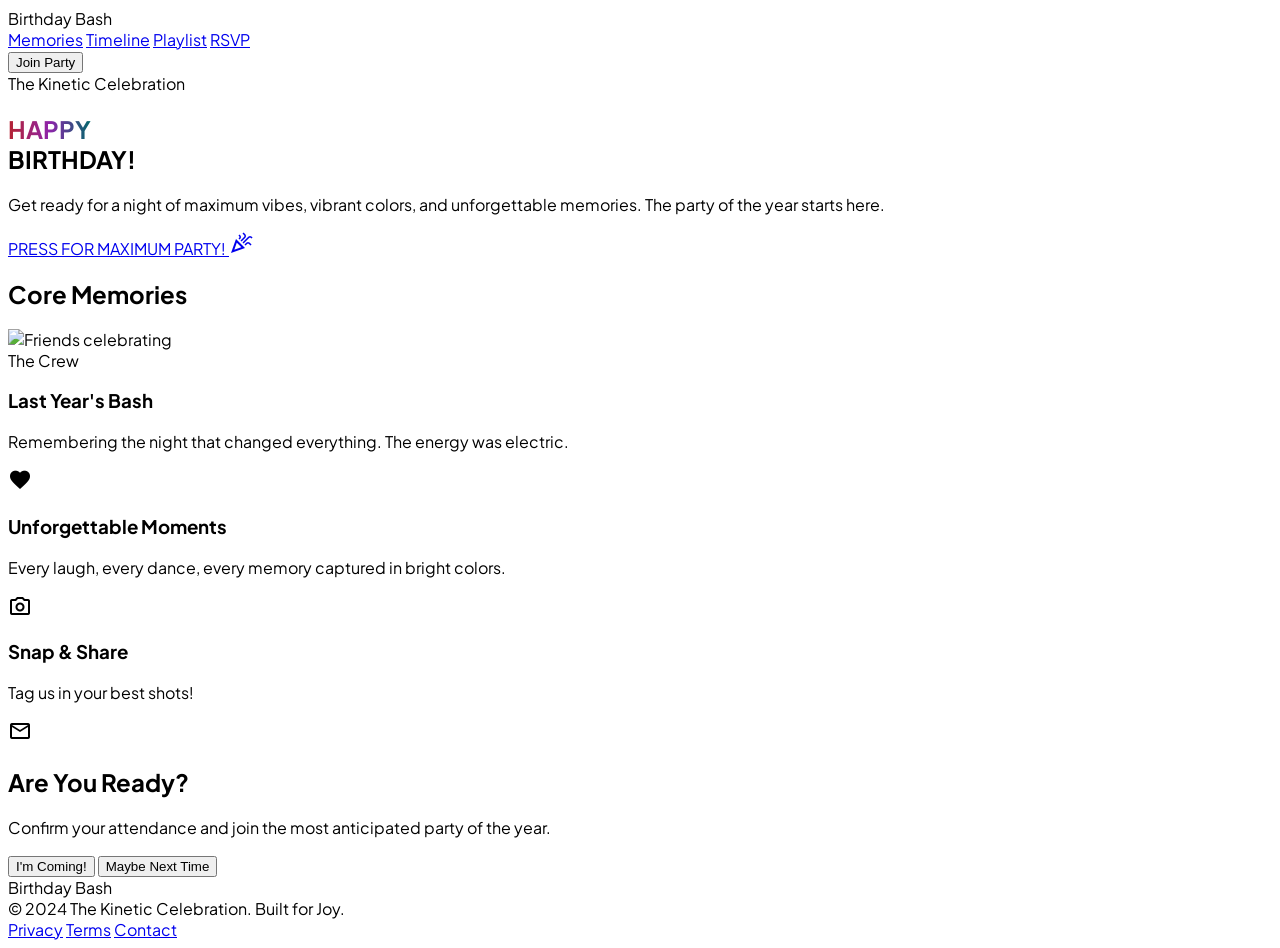
==== index.html @ ffae59b4 "initial template v1" ====
<!DOCTYPE html>
<html class="light" lang="en">
<head>
    <meta charset="utf-8"/>
    <meta content="width=device-width, initial-scale=1.0" name="viewport"/>
    <title>The Kinetic Celebration - Birthday Bash</title>
    <script src="https://cdn.tailwindcss.com?plugins=forms,container-queries"></script>
    <link href="https://fonts.googleapis.com/css2?family=Plus+Jakarta+Sans:wght@400;500;600;700;800&amp;display=swap" rel="stylesheet"/>
    <link href="https://fonts.googleapis.com/css2?family=Material+Symbols+Outlined:wght,FILL@100..700,0..1&amp;display=swap" rel="stylesheet"/>
    <script id="tailwind-config">
        tailwind.config = {
            darkMode: "class",
            theme: {
                extend: {
                    "colors": {
                        "inverse-on-surface": "#f0f1f2",
                        "tertiary-container": "#ffe16d",
                        "surface-container": "#edeeef",
                        "secondary-fixed": "#5af8fb",
                        "on-secondary-fixed": "#002020",
                        "background": "#f8f9fa",
                        "tertiary-fixed": "#ffe16d",
                        "primary-fixed": "#ffdad8",
                        "surface-bright": "#f8f9fa",
                        "secondary": "#00696b",
                        "surface-container-high": "#e7e8e9",
                        "tertiary-fixed-dim": "#e9c400",
                        "on-error": "#ffffff",
                        "secondary-fixed-dim": "#2ddbde",
                        "on-secondary": "#ffffff",
                        "on-secondary-container": "#004f51",
                        "on-error-container": "#93000a",
                        "on-secondary-fixed-variant": "#004f51",
                        "on-background": "#191c1d",
                        "primary": "#b52330",
                        "on-primary-container": "#92001b",
                        "primary-container": "#ffdad8",
                        "surface-variant": "#e1e3e4",
                        "on-tertiary-fixed-variant": "#544600",
                        "on-tertiary-fixed": "#221b00",
                        "surface-dim": "#d9dadb",
                        "secondary-container": "#5af8fb",
                        "surface-container-low": "#f3f4f5",
                        "surface-container-highest": "#e1e3e4",
                        "tertiary": "#705d00",
                        "surface-tint": "#b52330",
                        "surface-container-lowest": "#ffffff",
                        "error": "#ba1a1a",
                        "error-container": "#ffdad6",
                        "primary-fixed-dim": "#ffb3b0",
                        "on-tertiary-container": "#544600",
                        "on-primary": "#ffffff",
                        "on-primary-fixed": "#410007",
                        "inverse-surface": "#2e3132",
                        "on-surface-variant": "#474747",
                        "on-tertiary": "#ffffff",
                        "surface": "#f8f9fa",
                        "outline-variant": "#c6c6c6",
                        "outline": "#777777",
                        "on-primary-fixed-variant": "#92001b",
                        "inverse-primary": "#ffb3b0",
                        "on-surface": "#191c1d"
                    },
                    "borderRadius": {
                        "DEFAULT": "1rem",
                        "lg": "2rem",
                        "xl": "3rem",
                        "full": "9999px"
                    },
                    "fontFamily": {
                        "headline": ["Plus Jakarta Sans", "sans-serif"],
                        "body": ["Plus Jakarta Sans", "sans-serif"],
                        "label": ["Plus Jakarta Sans", "sans-serif"]
                    }
                }
            }
        }
    </script>
    <style>
        body { font-family: 'Plus Jakarta Sans', sans-serif; scroll-behavior: smooth; }
        .glass-panel {
            background: rgba(255, 255, 255, 0.7);
            backdrop-filter: blur(20px);
            -webkit-backdrop-filter: blur(20px);
            border: 1px solid rgba(255, 255, 255, 0.3);
        }
        .text-gradient {
            background: linear-gradient(to right, #b52330, #8E24AA, #00696b);
            -webkit-background-clip: text;
            -webkit-text-fill-color: transparent;
        }
        .animate-float {
            animation: float 6s ease-in-out infinite;
        }
        @keyframes float {
            0%, 100% { transform: translateY(0); }
            50% { transform: translateY(-20px); }
        }
        .confetti {
            position: absolute;
            width: 10px;
            height: 10px;
            background-color: #f0f;
            border-radius: 50%;
            z-index: 10;
        }
    </style>
</head>
<body class="bg-surface-container-lowest text-on-surface antialiased overflow-x-hidden relative">
    <!-- Decorative Gradient Blobs -->
    <div class="fixed top-[-10%] left-[-10%] w-[40%] h-[40%] rounded-full bg-primary-container/40 blur-[100px] -z-10 pointer-events-none"></div>
    <div class="fixed bottom-[-10%] right-[-10%] w-[50%] h-[50%] rounded-full bg-secondary-container/30 blur-[120px] -z-10 pointer-events-none"></div>
    <div class="fixed top-[40%] left-[20%] w-[30%] h-[30%] rounded-full bg-tertiary-container/30 blur-[90px] -z-10 pointer-events-none"></div>

    <!-- TopNavBar -->
    <nav class="fixed top-0 w-full z-50 bg-white/80 dark:bg-slate-900/80 backdrop-blur-xl shadow-[0_8px_32px_rgba(255,90,95,0.08)] no-border bg-surface-container-low font-['Plus_Jakarta_Sans'] font-bold tracking-tight">
        <div class="flex justify-between items-center px-8 py-4 max-w-7xl mx-auto">
            <div class="text-2xl font-black text-primary tracking-tighter">
                Birthday Bash
            </div>
            <div class="hidden md:flex gap-8 items-center">
                <a class="text-primary border-b-4 border-primary pb-1 hover:scale-105 transition-transform duration-300" href="#memories">Memories</a>
                <a class="text-slate-600 dark:text-slate-400 hover:text-primary transition-colors hover:scale-105 transition-transform duration-300" href="#timeline">Timeline</a>
                <a class="text-slate-600 dark:text-slate-400 hover:text-primary transition-colors hover:scale-105 transition-transform duration-300" href="#playlist">Playlist</a>
                <a class="text-slate-600 dark:text-slate-400 hover:text-primary transition-colors hover:scale-105 transition-transform duration-300" href="#rsvp">RSVP</a>
            </div>
            <button class="bg-primary text-white px-6 py-2 rounded-full font-bold hover:scale-105 transition-transform duration-300 shadow-[0_8px_32px_rgba(181,35,48,0.2)]">
                Join Party
            </button>
        </div>
    </nav>

    <main class="pt-28 pb-20">
        <!-- Hero Section -->
        <section class="min-h-[80vh] flex flex-col items-center justify-center relative px-6 text-center max-w-5xl mx-auto">
            <div class="absolute inset-0 pointer-events-none overflow-hidden">
                <!-- Abstract Confetti shapes -->
                <div class="absolute top-[20%] left-[10%] w-8 h-8 rounded-full bg-primary rotate-12 opacity-80 animate-float" style="animation-delay: 0s;"></div>
                <div class="absolute top-[15%] right-[15%] w-6 h-6 rounded-sm bg-secondary rotate-45 opacity-70 animate-float" style="animation-delay: 1s;"></div>
                <div class="absolute bottom-[30%] left-[20%] w-10 h-10 rounded-xl bg-tertiary opacity-60 animate-float" style="animation-delay: 2s;"></div>
                <div class="absolute bottom-[20%] right-[25%] w-8 h-8 rounded-full bg-[#8E24AA] opacity-80 animate-float" style="animation-delay: 1.5s;"></div>
            </div>
            <span class="px-6 py-2 bg-secondary-container text-on-secondary-container rounded-full text-sm font-bold tracking-widest uppercase mb-6 shadow-sm">The Kinetic Celebration</span>
            <h1 class="text-[clamp(3.5rem,10vw,7rem)] font-extrabold leading-[0.9] tracking-tighter text-on-surface mb-6">
                <span class="text-gradient">HAPPY</span><br/>
                BIRTHDAY!
            </h1>
            <p class="text-xl md:text-2xl text-on-surface-variant max-w-2xl mx-auto leading-relaxed mb-10 font-medium">
                Get ready for a night of maximum vibes, vibrant colors, and unforgettable memories. The party of the year starts here.
            </p>
            <a class="bg-primary hover:bg-[#a01c25] text-on-primary px-10 py-5 rounded-full text-xl font-bold tracking-wide transition-all duration-300 hover:scale-[1.05] shadow-[0_12px_40px_-10px_rgba(181,35,48,0.5)] flex items-center gap-3 group" href="#rsvp">
                PRESS FOR MAXIMUM PARTY!
                <span class="material-symbols-outlined group-hover:translate-x-1 transition-transform">celebration</span>
            </a>
        </section>

        <!-- Core Memories (Bento Grid) -->
        <section class="py-20 px-6 max-w-7xl mx-auto" id="memories">
            <h2 class="text-4xl md:text-5xl font-bold tracking-tight mb-12 text-center">Core Memories</h2>
            <div class="grid grid-cols-1 md:grid-cols-3 md:grid-rows-2 gap-6 h-auto md:h-[650px]">
                <!-- Large Image Card -->
                <div class="col-span-1 md:col-span-2 row-span-1 md:row-span-2 rounded-xl overflow-hidden relative group bg-surface-container-low p-2">
                    <div class="w-full h-full rounded-lg overflow-hidden relative">
                        <img alt="Friends celebrating" class="w-full h-full object-cover transition-transform duration-700 group-hover:scale-105" src="https://images.unsplash.com/photo-1530103043960-ef38714abb15?q=80&w=2069&auto=format&fit=crop" />
                        <div class="absolute inset-0 bg-gradient-to-t from-black/70 via-black/20 to-transparent"></div>
                        <div class="absolute bottom-8 left-8 right-8">
                            <span class="bg-white/20 backdrop-blur-md text-white px-4 py-1 rounded-full text-sm font-semibold mb-3 inline-block">The Crew</span>
                            <h3 class="text-4xl font-bold text-white">Last Year's Bash</h3>
                            <p class="text-white/80 mt-2 max-w-md">Remembering the night that changed everything. The energy was electric.</p>
                        </div>
                    </div>
                </div>
                <!-- Text Card -->
                <div class="col-span-1 rounded-xl bg-primary-container p-8 flex flex-col justify-center relative overflow-hidden transition-transform duration-300 hover:-translate-y-2 group">
                    <div class="absolute -right-6 -top-6 w-32 h-32 bg-white/30 rounded-full blur-2xl group-hover:scale-110 transition-transform duration-500"></div>
                    <span class="material-symbols-outlined text-primary text-5xl mb-4" style="font-variation-settings: 'FILL' 1;">favorite</span>
                    <h3 class="text-2xl font-bold text-on-primary-container mb-2">Unforgettable Moments</h3>
                    <p class="text-on-primary-container/80 text-lg">Every laugh, every dance, every memory captured in bright colors.</p>
                </div>
                <!-- Small Image/Pattern Card -->
                <div class="col-span-1 rounded-xl bg-tertiary-container p-6 flex flex-col items-center justify-center text-center transition-transform duration-300 hover:-translate-y-2 group">
                    <div class="w-20 h-20 bg-white/40 rounded-full flex items-center justify-center mb-4 group-hover:scale-110 transition-transform duration-300">
                        <span class="material-symbols-outlined text-on-tertiary-container text-4xl">photo_camera</span>
                    </div>
                    <h3 class="text-xl font-bold text-on-tertiary-container">Snap & Share</h3>
                    <p class="text-on-tertiary-container/80 mt-2">Tag us in your best shots!</p>
                </div>
            </div>
        </section>

        <!-- RSVP Section Mockup -->
        <section id="rsvp" class="py-20 px-6 max-w-4xl mx-auto text-center">
            <div class="bg-surface-container-low rounded-xl p-12 relative overflow-hidden">
                <div class="absolute top-0 right-0 p-4 opacity-10">
                    <span class="material-symbols-outlined text-[10rem]">mail</span>
                </div>
                <h2 class="text-4xl font-bold mb-4">Are You Ready?</h2>
                <p class="text-xl text-on-surface-variant mb-8">Confirm your attendance and join the most anticipated party of the year.</p>
                <div class="flex flex-col sm:flex-row gap-4 justify-center">
                    <button class="bg-primary text-on-primary px-8 py-4 rounded-full font-bold text-lg hover:shadow-lg transition-all">I'm Coming!</button>
                    <button class="bg-white text-on-surface border border-outline px-8 py-4 rounded-full font-bold text-lg hover:bg-surface-container transition-all">Maybe Next Time</button>
                </div>
            </div>
        </section>
    </main>

    <!-- Footer -->
    <footer class="w-full rounded-t-[3rem] bg-surface-container-low flex flex-col md:flex-row justify-between items-center px-12 py-10 text-sm border-t border-outline-variant">
        <div class="text-lg font-bold text-primary mb-6 md:mb-0">
            Birthday Bash
        </div>
        <div class="text-secondary font-bold text-center md:text-left mb-6 md:mb-0 opacity-80">
            © 2024 The Kinetic Celebration. Built for Joy.
        </div>
        <div class="flex gap-6">
            <a class="text-slate-500 hover:text-primary transition-colors" href="#">Privacy</a>
            <a class="text-slate-500 hover:text-primary transition-colors" href="#">Terms</a>
            <a class="text-slate-500 hover:text-primary transition-colors" href="#">Contact</a>
        </div>
    </footer>

    <script>
        // Simple confetti effect on click
        document.querySelector('a[href="#rsvp"]').addEventListener('click', function(e) {
            for(let i=0; i<50; i++) {
                createConfetti(e.clientX, e.clientY);
            }
        });

        function createConfetti(x, y) {
            const colors = ['#b52330', '#00696b', '#705d00', '#8E24AA', '#5af8fb'];
            const confetti = document.createElement('div');
            confetti.className = 'confetti';
            confetti.style.left = x + 'px';
            confetti.style.top = y + 'px';
            confetti.style.backgroundColor = colors[Math.floor(Math.random() * colors.length)];
            
            const destX = x + (Math.random() - 0.5) * 400;
            const destY = y + (Math.random() - 0.5) * 400;
            
            document.body.appendChild(confetti);
            
            confetti.animate([
                { transform: 'translate(0, 0) rotate(0deg)', opacity: 1 },
                { transform: `translate(${destX - x}px, ${destY - y}px) rotate(${Math.random() * 360}deg)`, opacity: 0 }
            ], {
                duration: 1000 + Math.random() * 1000,
                easing: 'cubic-bezier(0, .9, .57, 1)',
                fill: 'forwards'
            }).onfinish = () => confetti.remove();
        }
    </script>
</body>
</html>
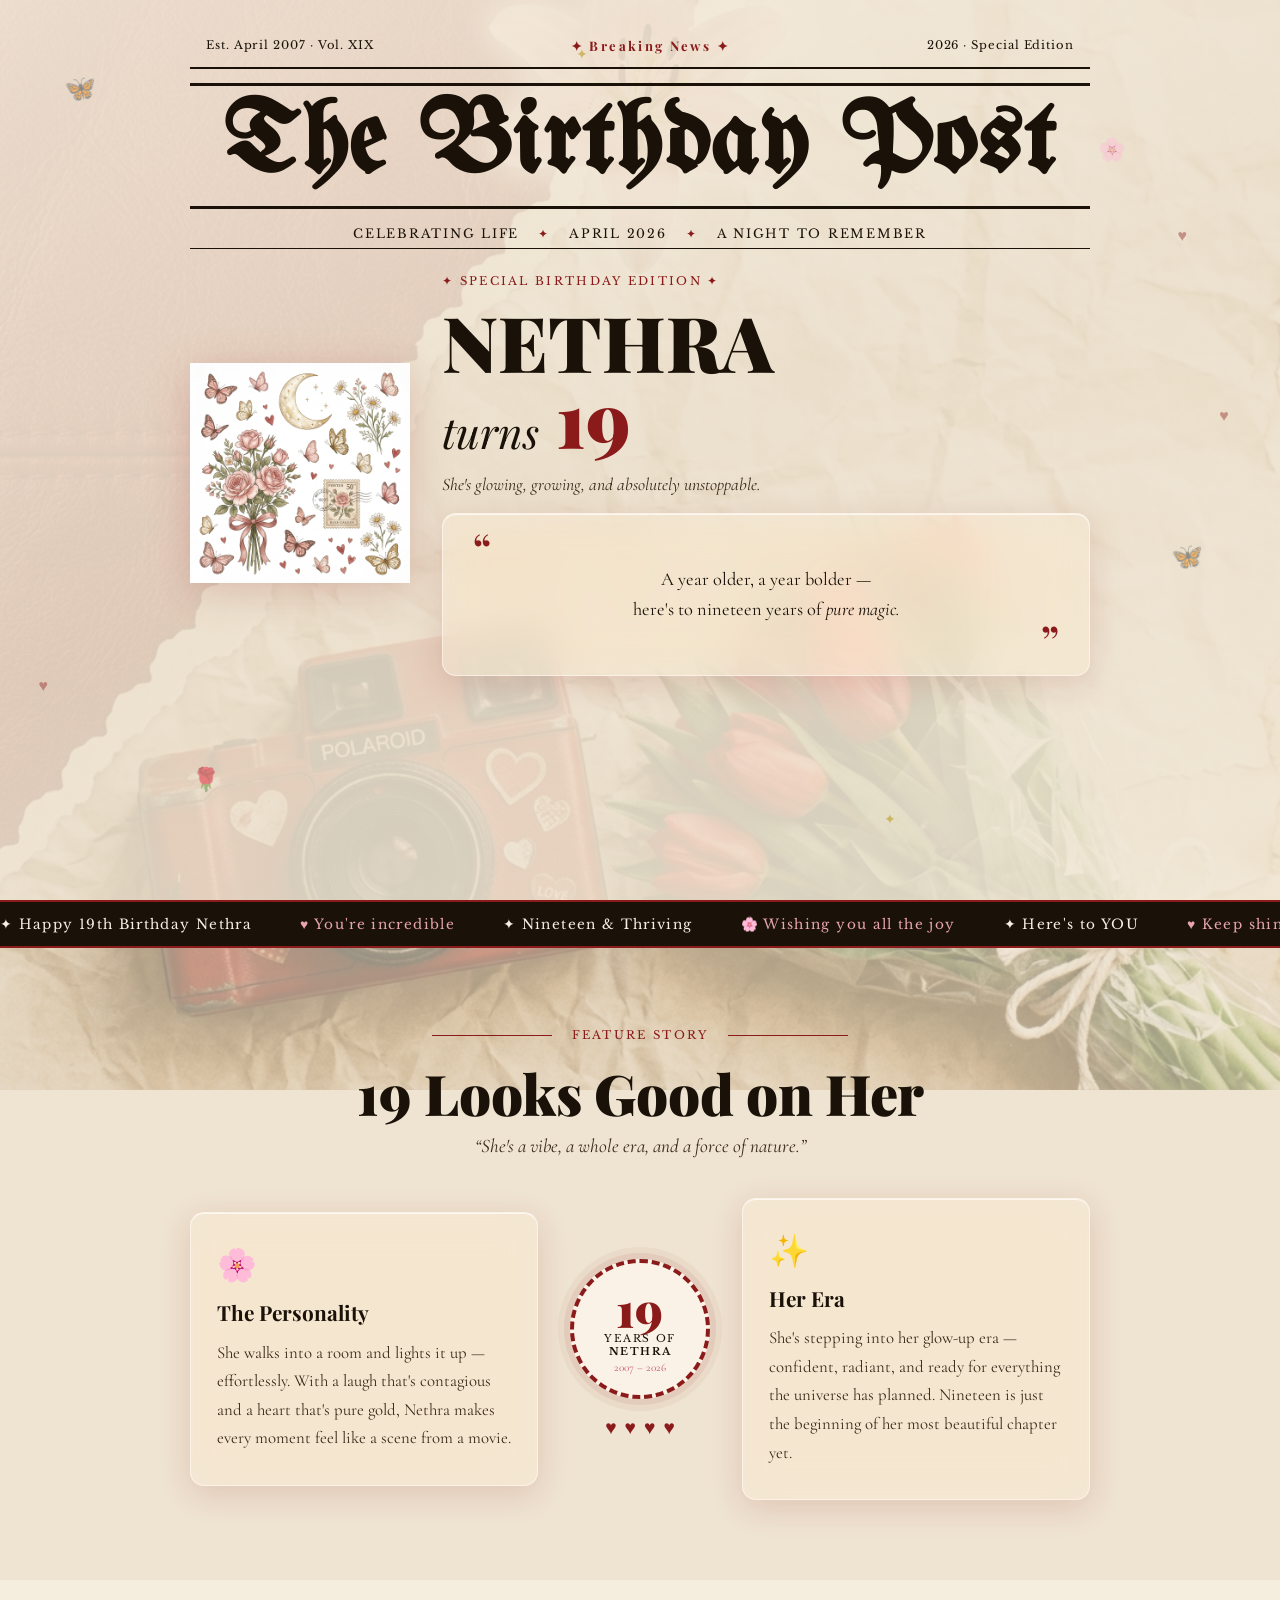
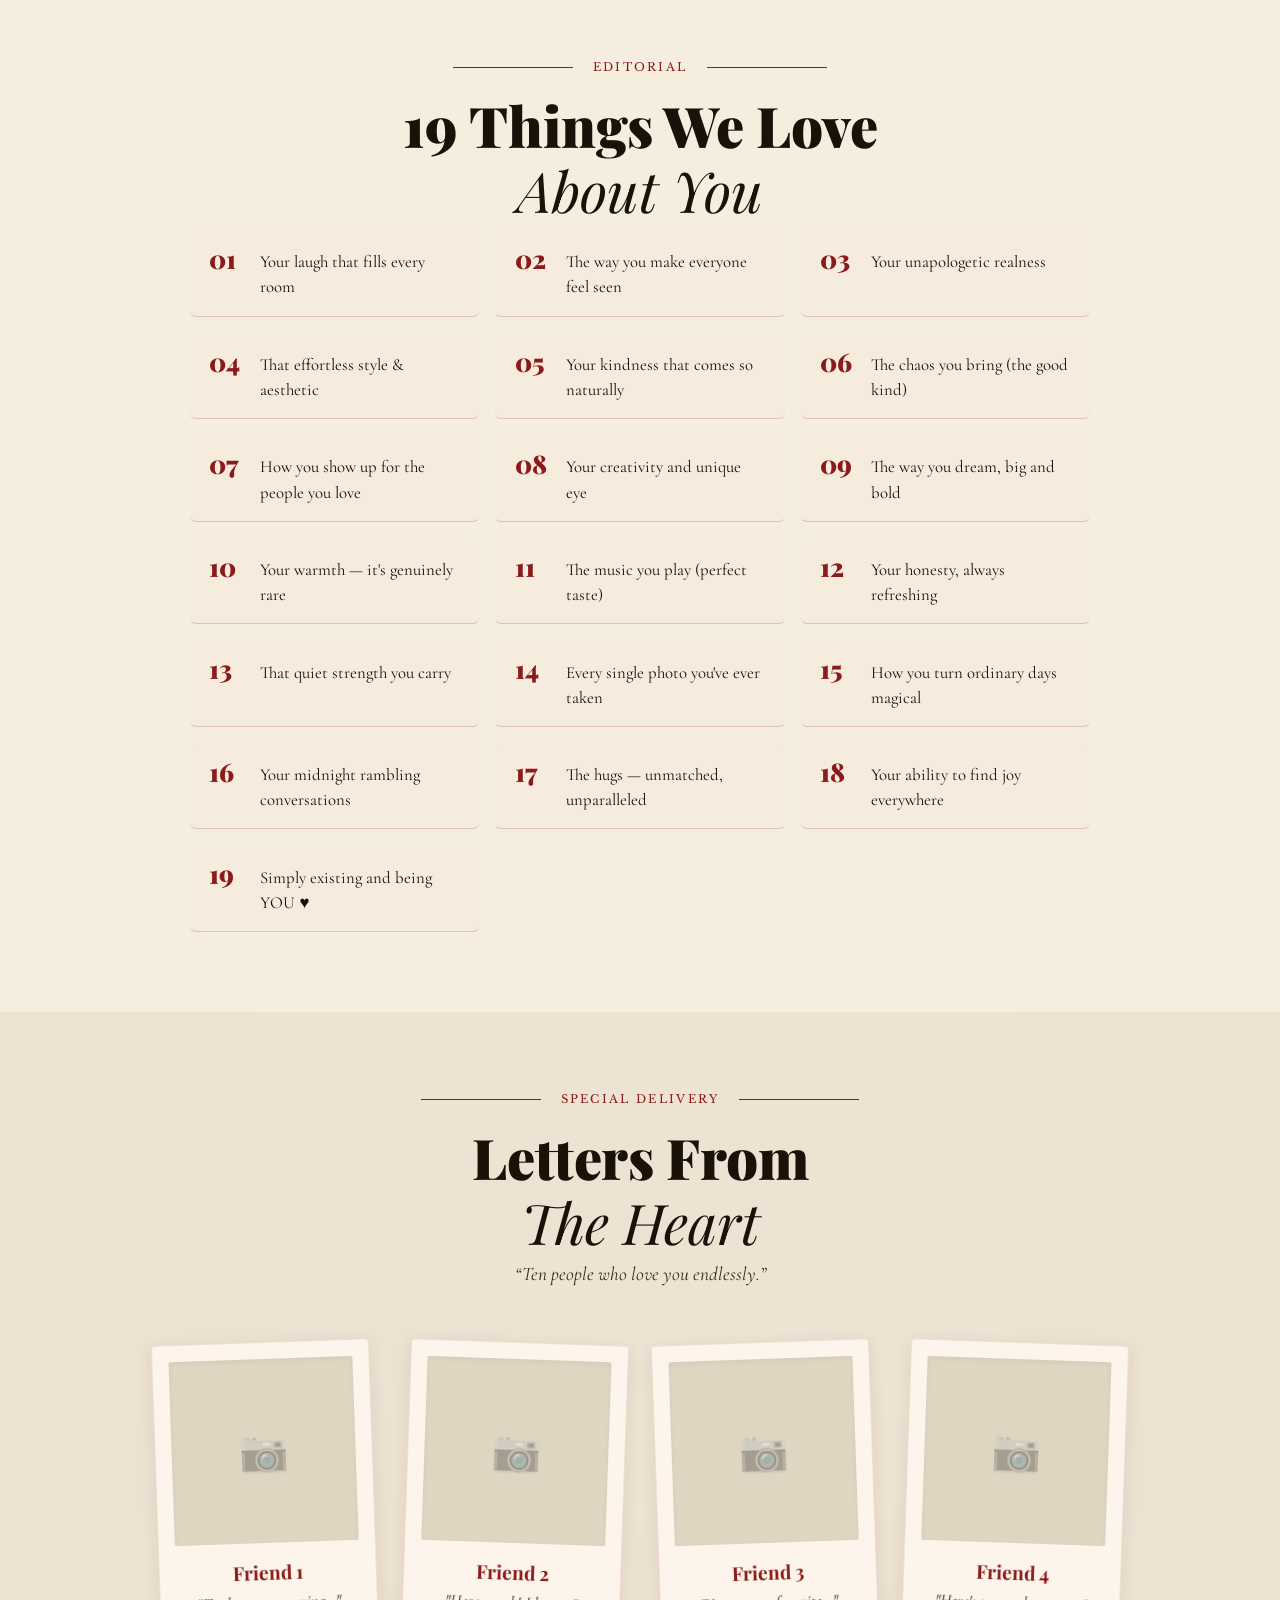
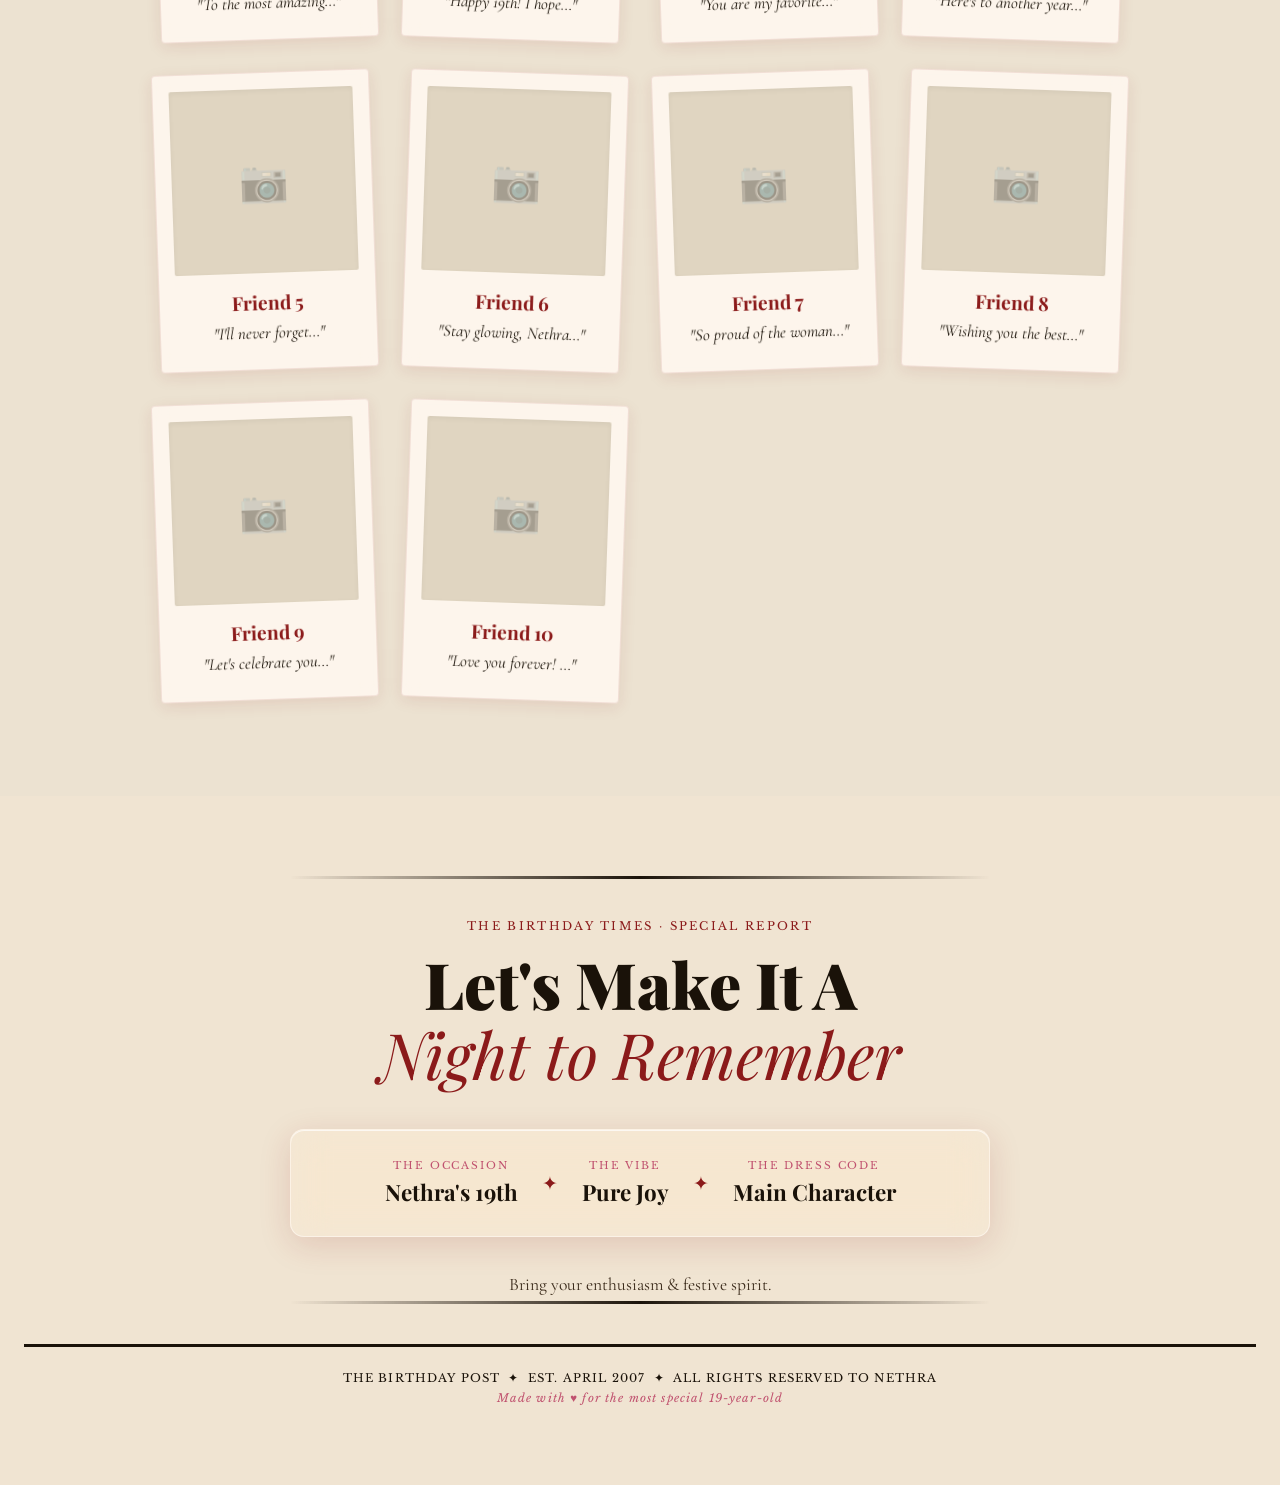
==== commit 3135b668: "Add files via upload basis" ====
--- a/index.html
+++ b/index.html
@@ -1,254 +1,275 @@
 <!DOCTYPE html>
-<html class="light" lang="en">
+<html lang="en">
 <head>
-    <meta charset="utf-8"/>
-    <meta content="width=device-width, initial-scale=1.0" name="viewport"/>
-    <title>The Kinetic Celebration - Birthday Bash</title>
-    <script src="https://cdn.tailwindcss.com?plugins=forms,container-queries"></script>
-    <link href="https://fonts.googleapis.com/css2?family=Plus+Jakarta+Sans:wght@400;500;600;700;800&amp;display=swap" rel="stylesheet"/>
-    <link href="https://fonts.googleapis.com/css2?family=Material+Symbols+Outlined:wght,FILL@100..700,0..1&amp;display=swap" rel="stylesheet"/>
-    <script id="tailwind-config">
-        tailwind.config = {
-            darkMode: "class",
-            theme: {
-                extend: {
-                    "colors": {
-                        "inverse-on-surface": "#f0f1f2",
-                        "tertiary-container": "#ffe16d",
-                        "surface-container": "#edeeef",
-                        "secondary-fixed": "#5af8fb",
-                        "on-secondary-fixed": "#002020",
-                        "background": "#f8f9fa",
-                        "tertiary-fixed": "#ffe16d",
-                        "primary-fixed": "#ffdad8",
-                        "surface-bright": "#f8f9fa",
-                        "secondary": "#00696b",
-                        "surface-container-high": "#e7e8e9",
-                        "tertiary-fixed-dim": "#e9c400",
-                        "on-error": "#ffffff",
-                        "secondary-fixed-dim": "#2ddbde",
-                        "on-secondary": "#ffffff",
-                        "on-secondary-container": "#004f51",
-                        "on-error-container": "#93000a",
-                        "on-secondary-fixed-variant": "#004f51",
-                        "on-background": "#191c1d",
-                        "primary": "#b52330",
-                        "on-primary-container": "#92001b",
-                        "primary-container": "#ffdad8",
-                        "surface-variant": "#e1e3e4",
-                        "on-tertiary-fixed-variant": "#544600",
-                        "on-tertiary-fixed": "#221b00",
-                        "surface-dim": "#d9dadb",
-                        "secondary-container": "#5af8fb",
-                        "surface-container-low": "#f3f4f5",
-                        "surface-container-highest": "#e1e3e4",
-                        "tertiary": "#705d00",
-                        "surface-tint": "#b52330",
-                        "surface-container-lowest": "#ffffff",
-                        "error": "#ba1a1a",
-                        "error-container": "#ffdad6",
-                        "primary-fixed-dim": "#ffb3b0",
-                        "on-tertiary-container": "#544600",
-                        "on-primary": "#ffffff",
-                        "on-primary-fixed": "#410007",
-                        "inverse-surface": "#2e3132",
-                        "on-surface-variant": "#474747",
-                        "on-tertiary": "#ffffff",
-                        "surface": "#f8f9fa",
-                        "outline-variant": "#c6c6c6",
-                        "outline": "#777777",
-                        "on-primary-fixed-variant": "#92001b",
-                        "inverse-primary": "#ffb3b0",
-                        "on-surface": "#191c1d"
-                    },
-                    "borderRadius": {
-                        "DEFAULT": "1rem",
-                        "lg": "2rem",
-                        "xl": "3rem",
-                        "full": "9999px"
-                    },
-                    "fontFamily": {
-                        "headline": ["Plus Jakarta Sans", "sans-serif"],
-                        "body": ["Plus Jakarta Sans", "sans-serif"],
-                        "label": ["Plus Jakarta Sans", "sans-serif"]
-                    }
-                }
-            }
-        }
-    </script>
-    <style>
-        body { font-family: 'Plus Jakarta Sans', sans-serif; scroll-behavior: smooth; }
-        .glass-panel {
-            background: rgba(255, 255, 255, 0.7);
-            backdrop-filter: blur(20px);
-            -webkit-backdrop-filter: blur(20px);
-            border: 1px solid rgba(255, 255, 255, 0.3);
-        }
-        .text-gradient {
-            background: linear-gradient(to right, #b52330, #8E24AA, #00696b);
-            -webkit-background-clip: text;
-            -webkit-text-fill-color: transparent;
-        }
-        .animate-float {
-            animation: float 6s ease-in-out infinite;
-        }
-        @keyframes float {
-            0%, 100% { transform: translateY(0); }
-            50% { transform: translateY(-20px); }
-        }
-        .confetti {
-            position: absolute;
-            width: 10px;
-            height: 10px;
-            background-color: #f0f;
-            border-radius: 50%;
-            z-index: 10;
-        }
-    </style>
+  <meta charset="UTF-8" />
+  <meta name="viewport" content="width=device-width, initial-scale=1.0" />
+  <title>Nethra Turns 19 — The Birthday Post</title>
+  <meta name="description" content="A special birthday website celebrating Nethra's 19th birthday." />
+  <link rel="preconnect" href="https://fonts.googleapis.com" />
+  <link rel="preconnect" href="https://fonts.gstatic.com" crossorigin />
+  <link href="https://fonts.googleapis.com/css2?family=UnifrakturMaguntia&family=Playfair+Display:ital,wght@0,400;0,700;0,900;1,400;1,700&family=Cormorant+Garamond:ital,wght@0,300;0,400;0,600;1,300;1,400&family=Libre+Baskerville:ital,wght@0,400;0,700;1,400&display=swap" rel="stylesheet" />
+  <link rel="stylesheet" href="style.css" />
 </head>
-<body class="bg-surface-container-lowest text-on-surface antialiased overflow-x-hidden relative">
-    <!-- Decorative Gradient Blobs -->
-    <div class="fixed top-[-10%] left-[-10%] w-[40%] h-[40%] rounded-full bg-primary-container/40 blur-[100px] -z-10 pointer-events-none"></div>
-    <div class="fixed bottom-[-10%] right-[-10%] w-[50%] h-[50%] rounded-full bg-secondary-container/30 blur-[120px] -z-10 pointer-events-none"></div>
-    <div class="fixed top-[40%] left-[20%] w-[30%] h-[30%] rounded-full bg-tertiary-container/30 blur-[90px] -z-10 pointer-events-none"></div>
-
-    <!-- TopNavBar -->
-    <nav class="fixed top-0 w-full z-50 bg-white/80 dark:bg-slate-900/80 backdrop-blur-xl shadow-[0_8px_32px_rgba(255,90,95,0.08)] no-border bg-surface-container-low font-['Plus_Jakarta_Sans'] font-bold tracking-tight">
-        <div class="flex justify-between items-center px-8 py-4 max-w-7xl mx-auto">
-            <div class="text-2xl font-black text-primary tracking-tighter">
-                Birthday Bash
-            </div>
-            <div class="hidden md:flex gap-8 items-center">
-                <a class="text-primary border-b-4 border-primary pb-1 hover:scale-105 transition-transform duration-300" href="#memories">Memories</a>
-                <a class="text-slate-600 dark:text-slate-400 hover:text-primary transition-colors hover:scale-105 transition-transform duration-300" href="#timeline">Timeline</a>
-                <a class="text-slate-600 dark:text-slate-400 hover:text-primary transition-colors hover:scale-105 transition-transform duration-300" href="#playlist">Playlist</a>
-                <a class="text-slate-600 dark:text-slate-400 hover:text-primary transition-colors hover:scale-105 transition-transform duration-300" href="#rsvp">RSVP</a>
-            </div>
-            <button class="bg-primary text-white px-6 py-2 rounded-full font-bold hover:scale-105 transition-transform duration-300 shadow-[0_8px_32px_rgba(181,35,48,0.2)]">
-                Join Party
-            </button>
-        </div>
-    </nav>
-
-    <main class="pt-28 pb-20">
-        <!-- Hero Section -->
-        <section class="min-h-[80vh] flex flex-col items-center justify-center relative px-6 text-center max-w-5xl mx-auto">
-            <div class="absolute inset-0 pointer-events-none overflow-hidden">
-                <!-- Abstract Confetti shapes -->
-                <div class="absolute top-[20%] left-[10%] w-8 h-8 rounded-full bg-primary rotate-12 opacity-80 animate-float" style="animation-delay: 0s;"></div>
-                <div class="absolute top-[15%] right-[15%] w-6 h-6 rounded-sm bg-secondary rotate-45 opacity-70 animate-float" style="animation-delay: 1s;"></div>
-                <div class="absolute bottom-[30%] left-[20%] w-10 h-10 rounded-xl bg-tertiary opacity-60 animate-float" style="animation-delay: 2s;"></div>
-                <div class="absolute bottom-[20%] right-[25%] w-8 h-8 rounded-full bg-[#8E24AA] opacity-80 animate-float" style="animation-delay: 1.5s;"></div>
-            </div>
-            <span class="px-6 py-2 bg-secondary-container text-on-secondary-container rounded-full text-sm font-bold tracking-widest uppercase mb-6 shadow-sm">The Kinetic Celebration</span>
-            <h1 class="text-[clamp(3.5rem,10vw,7rem)] font-extrabold leading-[0.9] tracking-tighter text-on-surface mb-6">
-                <span class="text-gradient">HAPPY</span><br/>
-                BIRTHDAY!
-            </h1>
-            <p class="text-xl md:text-2xl text-on-surface-variant max-w-2xl mx-auto leading-relaxed mb-10 font-medium">
-                Get ready for a night of maximum vibes, vibrant colors, and unforgettable memories. The party of the year starts here.
-            </p>
-            <a class="bg-primary hover:bg-[#a01c25] text-on-primary px-10 py-5 rounded-full text-xl font-bold tracking-wide transition-all duration-300 hover:scale-[1.05] shadow-[0_12px_40px_-10px_rgba(181,35,48,0.5)] flex items-center gap-3 group" href="#rsvp">
-                PRESS FOR MAXIMUM PARTY!
-                <span class="material-symbols-outlined group-hover:translate-x-1 transition-transform">celebration</span>
-            </a>
-        </section>
-
-        <!-- Core Memories (Bento Grid) -->
-        <section class="py-20 px-6 max-w-7xl mx-auto" id="memories">
-            <h2 class="text-4xl md:text-5xl font-bold tracking-tight mb-12 text-center">Core Memories</h2>
-            <div class="grid grid-cols-1 md:grid-cols-3 md:grid-rows-2 gap-6 h-auto md:h-[650px]">
-                <!-- Large Image Card -->
-                <div class="col-span-1 md:col-span-2 row-span-1 md:row-span-2 rounded-xl overflow-hidden relative group bg-surface-container-low p-2">
-                    <div class="w-full h-full rounded-lg overflow-hidden relative">
-                        <img alt="Friends celebrating" class="w-full h-full object-cover transition-transform duration-700 group-hover:scale-105" src="https://images.unsplash.com/photo-1530103043960-ef38714abb15?q=80&w=2069&auto=format&fit=crop" />
-                        <div class="absolute inset-0 bg-gradient-to-t from-black/70 via-black/20 to-transparent"></div>
-                        <div class="absolute bottom-8 left-8 right-8">
-                            <span class="bg-white/20 backdrop-blur-md text-white px-4 py-1 rounded-full text-sm font-semibold mb-3 inline-block">The Crew</span>
-                            <h3 class="text-4xl font-bold text-white">Last Year's Bash</h3>
-                            <p class="text-white/80 mt-2 max-w-md">Remembering the night that changed everything. The energy was electric.</p>
-                        </div>
-                    </div>
-                </div>
-                <!-- Text Card -->
-                <div class="col-span-1 rounded-xl bg-primary-container p-8 flex flex-col justify-center relative overflow-hidden transition-transform duration-300 hover:-translate-y-2 group">
-                    <div class="absolute -right-6 -top-6 w-32 h-32 bg-white/30 rounded-full blur-2xl group-hover:scale-110 transition-transform duration-500"></div>
-                    <span class="material-symbols-outlined text-primary text-5xl mb-4" style="font-variation-settings: 'FILL' 1;">favorite</span>
-                    <h3 class="text-2xl font-bold text-on-primary-container mb-2">Unforgettable Moments</h3>
-                    <p class="text-on-primary-container/80 text-lg">Every laugh, every dance, every memory captured in bright colors.</p>
-                </div>
-                <!-- Small Image/Pattern Card -->
-                <div class="col-span-1 rounded-xl bg-tertiary-container p-6 flex flex-col items-center justify-center text-center transition-transform duration-300 hover:-translate-y-2 group">
-                    <div class="w-20 h-20 bg-white/40 rounded-full flex items-center justify-center mb-4 group-hover:scale-110 transition-transform duration-300">
-                        <span class="material-symbols-outlined text-on-tertiary-container text-4xl">photo_camera</span>
-                    </div>
-                    <h3 class="text-xl font-bold text-on-tertiary-container">Snap & Share</h3>
-                    <p class="text-on-tertiary-container/80 mt-2">Tag us in your best shots!</p>
-                </div>
-            </div>
-        </section>
-
-        <!-- RSVP Section Mockup -->
-        <section id="rsvp" class="py-20 px-6 max-w-4xl mx-auto text-center">
-            <div class="bg-surface-container-low rounded-xl p-12 relative overflow-hidden">
-                <div class="absolute top-0 right-0 p-4 opacity-10">
-                    <span class="material-symbols-outlined text-[10rem]">mail</span>
-                </div>
-                <h2 class="text-4xl font-bold mb-4">Are You Ready?</h2>
-                <p class="text-xl text-on-surface-variant mb-8">Confirm your attendance and join the most anticipated party of the year.</p>
-                <div class="flex flex-col sm:flex-row gap-4 justify-center">
-                    <button class="bg-primary text-on-primary px-8 py-4 rounded-full font-bold text-lg hover:shadow-lg transition-all">I'm Coming!</button>
-                    <button class="bg-white text-on-surface border border-outline px-8 py-4 rounded-full font-bold text-lg hover:bg-surface-container transition-all">Maybe Next Time</button>
-                </div>
-            </div>
-        </section>
-    </main>
-
-    <!-- Footer -->
-    <footer class="w-full rounded-t-[3rem] bg-surface-container-low flex flex-col md:flex-row justify-between items-center px-12 py-10 text-sm border-t border-outline-variant">
-        <div class="text-lg font-bold text-primary mb-6 md:mb-0">
-            Birthday Bash
-        </div>
-        <div class="text-secondary font-bold text-center md:text-left mb-6 md:mb-0 opacity-80">
-            © 2024 The Kinetic Celebration. Built for Joy.
-        </div>
-        <div class="flex gap-6">
-            <a class="text-slate-500 hover:text-primary transition-colors" href="#">Privacy</a>
-            <a class="text-slate-500 hover:text-primary transition-colors" href="#">Terms</a>
-            <a class="text-slate-500 hover:text-primary transition-colors" href="#">Contact</a>
-        </div>
+<body>
+
+
+
+  <!-- ══ FLOATING DECORATIVE ELEMENTS ══ -->
+  <div class="floating-elements" aria-hidden="true">
+    <span class="float-el butterfly b1">🦋</span>
+    <span class="float-el butterfly b2">🦋</span>
+    <span class="float-el heart h1">♥</span>
+    <span class="float-el heart h2">♥</span>
+    <span class="float-el heart h3">♥</span>
+    <span class="float-el flower f1">🌸</span>
+    <span class="float-el flower f2">🌹</span>
+    <span class="float-el star s1">✦</span>
+    <span class="float-el star s2">✦</span>
+  </div>
+
+  <!-- ══════════════════════════════════
+       HERO — NEWSPAPER HEADER
+  ══════════════════════════════════ -->
+  <header class="hero-section">
+    <div class="hero-overlay"></div>
+
+    <div class="news-top-bar">
+      <span class="news-meta">Est. April 2007 · Vol. XIX</span>
+      <span class="breaking-news-badge">✦ Breaking News ✦</span>
+      <span class="news-meta">2026 · Special Edition</span>
+    </div>
+
+    <div class="masthead">
+      <div class="masthead-divider"></div>
+      <h1 class="paper-title">The Birthday Post</h1>
+      <div class="masthead-divider"></div>
+    </div>
+
+    <div class="paper-subheader">
+      <span>Celebrating Life</span>
+      <span class="dot">✦</span>
+      <span>April 2026</span>
+      <span class="dot">✦</span>
+      <span>A Night To Remember</span>
+    </div>
+    <div class="masthead-divider thin"></div>
+
+    <div class="main-headline-area">
+      <div class="collage-img-left">
+        <img src="collage_elements.png" alt="Vintage roses and butterflies" class="collage-float" />
+      </div>
+      <div class="headline-content">
+        <p class="edition-label">✦ SPECIAL BIRTHDAY EDITION ✦</p>
+        <h2 class="big-headline">NETHRA<br/><span class="turns-text">turns</span> <span class="age-number">19</span></h2>
+        <p class="subheadline">She's glowing, growing, and absolutely unstoppable.</p>
+        <div class="glass-quote-card" id="quote-card">
+          <div class="quote-marks">&ldquo;</div>
+          <p class="quote-text">A year older, a year bolder —<br/>here's to nineteen years of <em>pure magic.</em></p>
+          <div class="quote-marks close">&rdquo;</div>
+        </div>
+      </div>
+    </div>
+  </header>
+
+  <!-- ══ TICKER ══ -->
+  <div class="ticker-wrap" aria-label="Birthday celebration ticker">
+    <div class="ticker-content">
+      <span>✦ Happy 19th Birthday Nethra</span><span>♥ You're incredible</span>
+      <span>✦ Nineteen &amp; Thriving</span><span>🌸 Wishing you all the joy</span>
+      <span>✦ Here's to YOU</span><span>♥ Keep shining bright</span>
+      <span>✦ Happy 19th Birthday Nethra</span><span>♥ You're incredible</span>
+      <span>✦ Nineteen &amp; Thriving</span><span>🌸 Wishing you all the joy</span>
+      <span>✦ Here's to YOU</span><span>♥ Keep shining bright</span>
+    </div>
+  </div>
+
+  <!-- ══════════════════════════════════
+       SECTION 2 — WHO IS SHE
+  ══════════════════════════════════ -->
+  <section class="section about-section" id="about">
+    <div class="section-header-tag">
+      <div class="line-rule"></div><span>FEATURE STORY</span><div class="line-rule"></div>
+    </div>
+    <h2 class="section-title">19 Looks Good on Her</h2>
+    <p class="section-subtitle">&ldquo;She's a vibe, a whole era, and a force of nature.&rdquo;</p>
+
+    <div class="about-grid">
+      <div class="glass-card" id="glass-card-1">
+        <div class="card-icon">🌸</div>
+        <h3 class="card-title">The Personality</h3>
+        <p class="card-text">She walks into a room and lights it up — effortlessly. With a laugh that's contagious and a heart that's pure gold, Nethra makes every moment feel like a scene from a movie.</p>
+      </div>
+      <div class="center-badge-wrap">
+        <div class="vintage-stamp-badge">
+          <div class="stamp-inner">
+            <p class="stamp-number">19</p>
+            <p class="stamp-text">YEARS OF</p>
+            <p class="stamp-text bold">NETHRA</p>
+            <p class="stamp-sub">2007 – 2026</p>
+          </div>
+        </div>
+        <div class="scattered-hearts" aria-hidden="true">
+          <span>♥</span><span>♥</span><span>♥</span><span>♥</span>
+        </div>
+      </div>
+      <div class="glass-card" id="glass-card-2">
+        <div class="card-icon">✨</div>
+        <h3 class="card-title">Her Era</h3>
+        <p class="card-text">She's stepping into her glow-up era — confident, radiant, and ready for everything the universe has planned. Nineteen is just the beginning of her most beautiful chapter yet.</p>
+      </div>
+    </div>
+  </section>
+
+  <!-- ══════════════════════════════════
+       SECTION 3 — 19 THINGS WE LOVE
+  ══════════════════════════════════ -->
+  <section class="section love-section" id="love-section">
+    <div class="section-header-tag">
+      <div class="line-rule"></div><span>EDITORIAL</span><div class="line-rule"></div>
+    </div>
+    <h2 class="section-title">19 Things We Love<br/><span class="italic-title">About You</span></h2>
+    <div class="love-list-grid">
+      <div class="love-item" id="love-1"><span class="love-num">01</span><span class="love-text">Your laugh that fills every room</span></div>
+      <div class="love-item" id="love-2"><span class="love-num">02</span><span class="love-text">The way you make everyone feel seen</span></div>
+      <div class="love-item" id="love-3"><span class="love-num">03</span><span class="love-text">Your unapologetic realness</span></div>
+      <div class="love-item" id="love-4"><span class="love-num">04</span><span class="love-text">That effortless style &amp; aesthetic</span></div>
+      <div class="love-item" id="love-5"><span class="love-num">05</span><span class="love-text">Your kindness that comes so naturally</span></div>
+      <div class="love-item" id="love-6"><span class="love-num">06</span><span class="love-text">The chaos you bring (the good kind)</span></div>
+      <div class="love-item" id="love-7"><span class="love-num">07</span><span class="love-text">How you show up for the people you love</span></div>
+      <div class="love-item" id="love-8"><span class="love-num">08</span><span class="love-text">Your creativity and unique eye</span></div>
+      <div class="love-item" id="love-9"><span class="love-num">09</span><span class="love-text">The way you dream, big and bold</span></div>
+      <div class="love-item" id="love-10"><span class="love-num">10</span><span class="love-text">Your warmth — it's genuinely rare</span></div>
+      <div class="love-item" id="love-11"><span class="love-num">11</span><span class="love-text">The music you play (perfect taste)</span></div>
+      <div class="love-item" id="love-12"><span class="love-num">12</span><span class="love-text">Your honesty, always refreshing</span></div>
+      <div class="love-item" id="love-13"><span class="love-num">13</span><span class="love-text">That quiet strength you carry</span></div>
+      <div class="love-item" id="love-14"><span class="love-num">14</span><span class="love-text">Every single photo you've ever taken</span></div>
+      <div class="love-item" id="love-15"><span class="love-num">15</span><span class="love-text">How you turn ordinary days magical</span></div>
+      <div class="love-item" id="love-16"><span class="love-num">16</span><span class="love-text">Your midnight rambling conversations</span></div>
+      <div class="love-item" id="love-17"><span class="love-num">17</span><span class="love-text">The hugs — unmatched, unparalleled</span></div>
+      <div class="love-item" id="love-18"><span class="love-num">18</span><span class="love-text">Your ability to find joy everywhere</span></div>
+      <div class="love-item" id="love-19"><span class="love-num">19</span><span class="love-text">Simply existing and being YOU ♥</span></div>
+    </div>
+  </section>
+
+  <!-- ══════════════════════════════════
+       SECTION 4 — LETTERS FROM FRIENDS
+  ══════════════════════════════════ -->
+  <section class="section friends-letters-section" id="letters">
+    <div class="section-header-tag">
+      <div class="line-rule"></div><span>SPECIAL DELIVERY</span><div class="line-rule"></div>
+    </div>
+    <h2 class="section-title">Letters From <br/><span class="italic-title">The Heart</span></h2>
+    <p class="section-subtitle">&ldquo;Ten people who love you endlessly.&rdquo;</p>
+    
+    <div class="letters-grid">
+      <!-- 10 Hyperlinks -->
+      <a href="friend1.html" class="friend-letter-card">
+        <div class="friend-photo-placeholder"><span class="photo-icon">📷</span></div>
+        <div class="friend-letter-info">
+          <h3 class="friend-name">Friend 1</h3>
+          <p class="friend-snippet">"To the most amazing..."</p>
+        </div>
+      </a>
+      <a href="friend2.html" class="friend-letter-card">
+        <div class="friend-photo-placeholder"><span class="photo-icon">📷</span></div>
+        <div class="friend-letter-info">
+          <h3 class="friend-name">Friend 2</h3>
+          <p class="friend-snippet">"Happy 19th! I hope..."</p>
+        </div>
+      </a>
+      <a href="friend3.html" class="friend-letter-card">
+        <div class="friend-photo-placeholder"><span class="photo-icon">📷</span></div>
+        <div class="friend-letter-info">
+          <h3 class="friend-name">Friend 3</h3>
+          <p class="friend-snippet">"You are my favorite..."</p>
+        </div>
+      </a>
+      <a href="friend4.html" class="friend-letter-card">
+        <div class="friend-photo-placeholder"><span class="photo-icon">📷</span></div>
+        <div class="friend-letter-info">
+          <h3 class="friend-name">Friend 4</h3>
+          <p class="friend-snippet">"Here's to another year..."</p>
+        </div>
+      </a>
+      <a href="friend5.html" class="friend-letter-card">
+        <div class="friend-photo-placeholder"><span class="photo-icon">📷</span></div>
+        <div class="friend-letter-info">
+          <h3 class="friend-name">Friend 5</h3>
+          <p class="friend-snippet">"I'll never forget..."</p>
+        </div>
+      </a>
+      <a href="friend6.html" class="friend-letter-card">
+        <div class="friend-photo-placeholder"><span class="photo-icon">📷</span></div>
+        <div class="friend-letter-info">
+          <h3 class="friend-name">Friend 6</h3>
+          <p class="friend-snippet">"Stay glowing, Nethra..."</p>
+        </div>
+      </a>
+      <a href="friend7.html" class="friend-letter-card">
+        <div class="friend-photo-placeholder"><span class="photo-icon">📷</span></div>
+        <div class="friend-letter-info">
+          <h3 class="friend-name">Friend 7</h3>
+          <p class="friend-snippet">"So proud of the woman..."</p>
+        </div>
+      </a>
+      <a href="friend8.html" class="friend-letter-card">
+        <div class="friend-photo-placeholder"><span class="photo-icon">📷</span></div>
+        <div class="friend-letter-info">
+          <h3 class="friend-name">Friend 8</h3>
+          <p class="friend-snippet">"Wishing you the best..."</p>
+        </div>
+      </a>
+      <a href="friend9.html" class="friend-letter-card">
+        <div class="friend-photo-placeholder"><span class="photo-icon">📷</span></div>
+        <div class="friend-letter-info">
+          <h3 class="friend-name">Friend 9</h3>
+          <p class="friend-snippet">"Let's celebrate you..."</p>
+        </div>
+      </a>
+      <a href="friend10.html" class="friend-letter-card">
+        <div class="friend-photo-placeholder"><span class="photo-icon">📷</span></div>
+        <div class="friend-letter-info">
+          <h3 class="friend-name">Friend 10</h3>
+          <p class="friend-snippet">"Love you forever! ..."</p>
+        </div>
+      </a>
+    </div>
+  </section>
+
+  <!-- ══════════════════════════════════
+       SECTION 5 — FINALE
+  ══════════════════════════════════ -->
+  <section class="section finale-section" id="finale">
+    <div class="finale-divider"></div>
+    <div class="finale-content">
+      <p class="finale-tag">THE BIRTHDAY TIMES · SPECIAL REPORT</p>
+      <h2 class="finale-headline">Let's Make It A<br/><span class="italic-script">Night to Remember</span></h2>
+      <div class="finale-details-glass" id="finale-glass">
+        <div class="detail-col">
+          <p class="detail-label">THE OCCASION</p>
+          <p class="detail-value">Nethra's 19th</p>
+        </div>
+        <div class="detail-divider">✦</div>
+        <div class="detail-col">
+          <p class="detail-label">THE VIBE</p>
+          <p class="detail-value">Pure Joy</p>
+        </div>
+        <div class="detail-divider">✦</div>
+        <div class="detail-col">
+          <p class="detail-label">THE DRESS CODE</p>
+          <p class="detail-value">Main Character</p>
+        </div>
+      </div>
+      <p class="finale-bottom-text">Bring your enthusiasm &amp; festive spirit.</p>
+
+    </div>
+    <div class="finale-divider"></div>
+    <footer class="site-footer">
+      <p>THE BIRTHDAY POST &nbsp;✦&nbsp; Est. April 2007 &nbsp;✦&nbsp; All Rights Reserved to Nethra</p>
+      <p class="footer-sub">Made with ♥ for the most special 19-year-old</p>
     </footer>
-
-    <script>
-        // Simple confetti effect on click
-        document.querySelector('a[href="#rsvp"]').addEventListener('click', function(e) {
-            for(let i=0; i<50; i++) {
-                createConfetti(e.clientX, e.clientY);
-            }
-        });
-
-        function createConfetti(x, y) {
-            const colors = ['#b52330', '#00696b', '#705d00', '#8E24AA', '#5af8fb'];
-            const confetti = document.createElement('div');
-            confetti.className = 'confetti';
-            confetti.style.left = x + 'px';
-            confetti.style.top = y + 'px';
-            confetti.style.backgroundColor = colors[Math.floor(Math.random() * colors.length)];
-            
-            const destX = x + (Math.random() - 0.5) * 400;
-            const destY = y + (Math.random() - 0.5) * 400;
-            
-            document.body.appendChild(confetti);
-            
-            confetti.animate([
-                { transform: 'translate(0, 0) rotate(0deg)', opacity: 1 },
-                { transform: `translate(${destX - x}px, ${destY - y}px) rotate(${Math.random() * 360}deg)`, opacity: 0 }
-            ], {
-                duration: 1000 + Math.random() * 1000,
-                easing: 'cubic-bezier(0, .9, .57, 1)',
-                fill: 'forwards'
-            }).onfinish = () => confetti.remove();
-        }
-    </script>
+  </section>
+
+  <script src="script.js"></script>
 </body>
 </html>
--- a/style.css
+++ b/style.css
@@ -0,0 +1,496 @@
+/* ═══════════════════════════════════
+   ROOT & RESET
+═══════════════════════════════════ */
+*, *::before, *::after { box-sizing: border-box; margin: 0; padding: 0; }
+
+:root {
+  --cream: #f5efe4;
+  --parchment: #e8dcc8;
+  --dark-ink: #1a1209;
+  --red: #8b1a1a;
+  --rose: #c0526f;
+  --blush: #e8a4b0;
+  --gold: #b8960c;
+  --glass-bg: rgba(245, 236, 220, 0.45);
+  --glass-border: rgba(255, 248, 240, 0.65);
+  --glass-shadow: rgba(139, 26, 26, 0.15);
+}
+
+html { scroll-behavior: smooth; }
+
+body {
+  background-color: var(--cream);
+  color: var(--dark-ink);
+  font-family: 'Libre Baskerville', Georgia, serif;
+  overflow-x: hidden;
+  position: relative;
+  /* ── The big romantic newspaper collage background ── */
+  background-image: url('red_paper_bg.png');
+  background-size: cover;
+  background-position: center center;
+  background-repeat: no-repeat;
+  background-attachment: fixed;
+}
+
+/* ═══════════════════════════════════
+   GLASSMORPHISM BASE
+═══════════════════════════════════ */
+.glass-quote-card,
+.glass-card,
+.letter-glass-card,
+.finale-details-glass {
+  background: var(--glass-bg);
+  backdrop-filter: blur(18px) saturate(1.6);
+  -webkit-backdrop-filter: blur(18px) saturate(1.6);
+  border: 1.5px solid var(--glass-border);
+  border-radius: 14px;
+  box-shadow: 0 8px 32px var(--glass-shadow), inset 0 1px 0 rgba(255,255,255,0.7);
+}
+
+
+
+/* ═══════════════════════════════════
+   FLOATING DECORATIVE ELEMENTS
+═══════════════════════════════════ */
+.floating-elements {
+  position: fixed; inset: 0; pointer-events: none; z-index: 1; overflow: hidden;
+}
+.float-el {
+  position: absolute; animation: floatDrift linear infinite;
+  user-select: none;
+}
+.butterfly { font-size: 1.6rem; opacity: 0.5; }
+.heart { color: var(--red); opacity: 0.4; font-size: 1rem; }
+.star { color: var(--gold); opacity: 0.55; font-size: 0.9rem; }
+.flower { opacity: 0.45; font-size: 1.4rem; }
+
+.b1 { top: 8%; left: 5%; animation-duration: 18s; }
+.b2 { top: 60%; right: 6%; animation-duration: 22s; animation-delay: -8s; }
+.h1 { top: 25%; left: 92%; animation-duration: 14s; animation-delay: -3s; }
+.h2 { top: 75%; left: 3%; animation-duration: 16s; animation-delay: -6s; }
+.h3 { top: 45%; right: 4%; animation-duration: 20s; animation-delay: -11s; }
+.f1 { top: 15%; right: 12%; animation-duration: 24s; animation-delay: -4s; }
+.f2 { top: 85%; left: 15%; animation-duration: 19s; animation-delay: -9s; }
+.s1 { top: 5%; left: 45%; animation-duration: 12s; animation-delay: -2s; }
+.s2 { top: 90%; right: 30%; animation-duration: 15s; animation-delay: -13s; }
+
+@keyframes floatDrift {
+  0%   { transform: translateY(0) translateX(0) rotate(0deg); }
+  25%  { transform: translateY(-22px) translateX(10px) rotate(5deg); }
+  50%  { transform: translateY(-10px) translateX(-8px) rotate(-3deg); }
+  75%  { transform: translateY(-26px) translateX(6px) rotate(8deg); }
+  100% { transform: translateY(0) translateX(0) rotate(0deg); }
+}
+
+/* ═══════════════════════════════════
+   HERO SECTION
+═══════════════════════════════════ */
+.hero-section {
+  position: relative;
+  min-height: 100vh;
+  display: flex; flex-direction: column; align-items: center;
+  padding: 0 1.5rem 3rem;
+  overflow: hidden;
+  /* Semi-transparent cream wash so bg shows through subtly */
+  background: rgba(245, 236, 220, 0.72);
+}
+
+.hero-overlay {
+  position: absolute; inset: 0; pointer-events: none; z-index: 0;
+  background: linear-gradient(160deg,
+    rgba(245,236,220,0.72) 0%,
+    rgba(232,220,200,0.60) 50%,
+    rgba(240,230,212,0.68) 100%);
+}
+
+/* Top bar */
+.news-top-bar {
+  width: 100%; max-width: 900px;
+  display: flex; justify-content: space-between; align-items: center;
+  padding: 0.8rem 1rem;
+  border-bottom: 2px solid var(--dark-ink);
+  margin-top: 1.5rem; position: relative; z-index: 2;
+}
+.news-meta {
+  font-family: 'Libre Baskerville', serif;
+  font-size: 0.72rem; letter-spacing: 0.08em; color: var(--dark-ink);
+}
+.breaking-news-badge {
+  font-family: 'Playfair Display', serif; font-size: 0.82rem;
+  letter-spacing: 0.18em; color: var(--red); font-weight: 700;
+}
+
+/* Masthead */
+.masthead {
+  position: relative; z-index: 2; text-align: center;
+  padding: 0.5rem 0 0.2rem; width: 100%; max-width: 900px;
+}
+.masthead-divider { height: 3px; background: var(--dark-ink); margin: 0.4rem 0; }
+.masthead-divider.thin { height: 1px; margin: 0; }
+
+.paper-title {
+  font-family: 'UnifrakturMaguntia', cursive;
+  font-size: clamp(2.8rem, 8vw, 6.5rem);
+  color: var(--dark-ink); line-height: 1.05; letter-spacing: 0.02em;
+}
+
+.paper-subheader {
+  display: flex; align-items: center; justify-content: center;
+  gap: 1.2rem; padding: 0.45rem 1rem;
+  font-family: 'Libre Baskerville', serif;
+  font-size: 0.78rem; letter-spacing: 0.14em; text-transform: uppercase;
+  color: var(--dark-ink); position: relative; z-index: 2;
+  width: 100%; max-width: 900px;
+  border-bottom: 1px solid var(--dark-ink);
+}
+.dot { color: var(--red); }
+
+/* Main headline area */
+.main-headline-area {
+  position: relative; z-index: 2; width: 100%; max-width: 900px;
+  display: grid; grid-template-columns: 220px 1fr;
+  gap: 2rem; align-items: center; margin-top: 1.5rem;
+}
+.collage-float {
+  width: 220px;
+  filter: drop-shadow(0 8px 20px rgba(139,26,26,0.2));
+  animation: gentleFloat 6s ease-in-out infinite;
+}
+@keyframes gentleFloat {
+  0%, 100% { transform: translateY(0) rotate(-2deg); }
+  50%       { transform: translateY(-14px) rotate(1deg); }
+}
+
+.headline-content { display: flex; flex-direction: column; gap: 0.9rem; }
+.edition-label {
+  font-family: 'Libre Baskerville', serif; font-size: 0.72rem;
+  letter-spacing: 0.2em; color: var(--red); text-transform: uppercase;
+}
+.big-headline {
+  font-family: 'Playfair Display', serif;
+  font-size: clamp(2.8rem, 6vw, 5.5rem);
+  font-weight: 900; line-height: 1; color: var(--dark-ink); text-transform: uppercase;
+}
+.turns-text { font-style: italic; font-weight: 400; font-size: 0.55em; text-transform: lowercase; }
+.age-number { color: var(--red); }
+.subheadline {
+  font-family: 'Cormorant Garamond', serif;
+  font-size: 1.1rem; font-style: italic; color: #3a2a1a; line-height: 1.6;
+}
+
+.glass-quote-card { padding: 1.4rem 1.8rem; }
+.quote-marks { font-family: 'Playfair Display', serif; font-size: 3rem; color: var(--red); line-height: 0.5; }
+.quote-marks.close { text-align: right; }
+.quote-text {
+  font-family: 'Cormorant Garamond', serif;
+  font-size: 1.15rem; line-height: 1.6; color: var(--dark-ink); text-align: center; padding: 0.3rem 0;
+}
+
+/* ═══════════════════════════════════
+   TICKER
+═══════════════════════════════════ */
+.ticker-wrap {
+  background: var(--dark-ink); padding: 0.85rem 0; overflow: hidden;
+  position: relative; z-index: 5;
+  border-top: 2px solid var(--red); border-bottom: 2px solid var(--red);
+}
+.ticker-content {
+  display: flex; gap: 3rem; width: max-content;
+  animation: tickerScroll 30s linear infinite;
+  font-family: 'Libre Baskerville', serif;
+  font-size: 0.85rem; letter-spacing: 0.1em; white-space: nowrap;
+}
+.ticker-content span { display: inline-block; color: var(--blush); }
+.ticker-content span:nth-child(odd) { color: var(--cream); }
+@keyframes tickerScroll { 0% { transform: translateX(0); } 100% { transform: translateX(-50%); } }
+
+/* ═══════════════════════════════════
+   SECTIONS SHARED
+═══════════════════════════════════ */
+.section {
+  position: relative; padding: 5rem 1.5rem; overflow: hidden;
+  /* Slightly translucent so bg shows through */
+  background: rgba(245, 236, 220, 0.65);
+}
+.about-section { background: rgba(237, 221, 200, 0.65); }
+.love-section  { background: rgba(245, 236, 220, 0.62); }
+.friends-letters-section { background: rgba(232, 220, 200, 0.65); }
+.letter-section { background: rgba(232, 220, 200, 0.65); }
+.finale-section{ background: rgba(237, 221, 200, 0.62); }
+
+.section-header-tag {
+  display: flex; align-items: center; justify-content: center; gap: 1.2rem;
+  margin-bottom: 1.2rem; position: relative; z-index: 2;
+  font-family: 'Libre Baskerville', serif; font-size: 0.72rem;
+  letter-spacing: 0.2em; color: var(--red); text-transform: uppercase;
+}
+.line-rule { flex: 1; max-width: 120px; height: 1px; background: var(--red); }
+
+.section-title {
+  font-family: 'Playfair Display', serif;
+  font-size: clamp(2rem, 4.5vw, 3.5rem);
+  font-weight: 900; text-align: center; color: var(--dark-ink);
+  line-height: 1.15; position: relative; z-index: 2; margin-bottom: 0.5rem;
+}
+.italic-title { font-style: italic; font-weight: 400; }
+.section-subtitle {
+  font-family: 'Cormorant Garamond', serif;
+  font-size: 1.2rem; font-style: italic; text-align: center;
+  color: #3a2a1a; margin-bottom: 2.5rem; position: relative; z-index: 2;
+}
+
+/* ═══════════════════════════════════
+   ABOUT GRID
+═══════════════════════════════════ */
+.about-grid {
+  display: grid; grid-template-columns: 1fr auto 1fr;
+  gap: 2rem; align-items: center;
+  max-width: 900px; margin: 0 auto; position: relative; z-index: 2;
+}
+.glass-card {
+  padding: 2rem 1.6rem; display: flex; flex-direction: column; gap: 0.8rem;
+  transition: transform 0.3s ease, box-shadow 0.3s ease;
+}
+.glass-card:hover { transform: translateY(-6px); box-shadow: 0 18px 42px rgba(139,26,26,0.2); }
+.card-icon { font-size: 2rem; }
+.card-title { font-family: 'Playfair Display', serif; font-size: 1.3rem; font-weight: 700; color: var(--dark-ink); }
+.card-text { font-family: 'Cormorant Garamond', serif; font-size: 1.05rem; line-height: 1.7; color: #3a2a1a; }
+
+.center-badge-wrap { display: flex; flex-direction: column; align-items: center; gap: 1rem; }
+.vintage-stamp-badge {
+  width: 140px; height: 140px; border: 4px dashed var(--red); border-radius: 50%;
+  display: flex; align-items: center; justify-content: center;
+  background: rgba(255,248,240,0.7);
+  animation: stampPulse 3s ease-in-out infinite;
+  box-shadow: 0 0 0 6px rgba(139,26,26,0.08), 0 0 0 12px rgba(139,26,26,0.04);
+}
+@keyframes stampPulse {
+  0%, 100% { transform: scale(1) rotate(-3deg); }
+  50%       { transform: scale(1.04) rotate(3deg); }
+}
+.stamp-inner { text-align: center; }
+.stamp-number { font-family: 'Playfair Display', serif; font-size: 3rem; font-weight: 900; color: var(--red); line-height: 1; }
+.stamp-text   { font-family: 'Libre Baskerville', serif; font-size: 0.65rem; letter-spacing: 0.15em; text-transform: uppercase; color: var(--dark-ink); }
+.stamp-text.bold { font-weight: 700; }
+.stamp-sub    { font-family: 'Cormorant Garamond', serif; font-size: 0.7rem; color: var(--rose); margin-top: 0.2rem; }
+
+.scattered-hearts { display: flex; gap: 0.5rem; color: var(--red); font-size: 1.2rem; }
+.scattered-hearts span { animation: heartBeat 1.5s ease-in-out infinite; }
+.scattered-hearts span:nth-child(2) { animation-delay: 0.2s; }
+.scattered-hearts span:nth-child(3) { animation-delay: 0.4s; }
+.scattered-hearts span:nth-child(4) { animation-delay: 0.6s; }
+@keyframes heartBeat { 0%, 100% { transform: scale(1); } 50% { transform: scale(1.35); } }
+
+/* ═══════════════════════════════════
+   LOVE LIST
+═══════════════════════════════════ */
+.love-list-grid {
+  display: grid; grid-template-columns: repeat(auto-fill, minmax(260px, 1fr));
+  gap: 1rem; max-width: 900px; margin: 0 auto; position: relative; z-index: 2;
+}
+.love-item {
+  display: flex; align-items: flex-start; gap: 1rem;
+  padding: 1rem 1.2rem; border-bottom: 1px solid rgba(139,26,26,0.2);
+  transition: background 0.25s, transform 0.25s;
+  border-radius: 6px; cursor: default;
+  background: rgba(245,236,220,0.5);
+}
+.love-item:hover { background: rgba(192,82,111,0.12); transform: translateX(5px); }
+.love-num {
+  font-family: 'Playfair Display', serif;
+  font-size: 1.6rem; font-weight: 900; color: var(--red); line-height: 1; min-width: 2.2rem;
+}
+.love-text {
+  font-family: 'Cormorant Garamond', serif;
+  font-size: 1.05rem; color: var(--dark-ink); line-height: 1.5; padding-top: 0.2rem;
+}
+
+/* ═══════════════════════════════════
+   INDIVIDUAL LETTER SECTION (FRIEND PAGE)
+═══════════════════════════════════ */
+.letter-container {
+  max-width: 700px; margin: 0 auto; position: relative; z-index: 2;
+}
+.corner-deco {
+  position: absolute; font-size: 2.5rem; animation: gentleFloat 5s ease-in-out infinite;
+}
+.top-left    { top: -1.5rem; left: -1.5rem; animation-delay: 0s; }
+.top-right   { top: -1.5rem; right: -1.5rem; animation-delay: 1.5s; }
+.bottom-left { bottom: -1.5rem; left: -1.5rem; animation-delay: 0.8s; }
+.bottom-right{ bottom: -1.5rem; right: -1.5rem; animation-delay: 2.2s; }
+
+.letter-glass-card { padding: 3rem 3.5rem; }
+.letter-header { display: flex; align-items: center; justify-content: center; gap: 1.2rem; margin-bottom: 2rem; }
+.letter-label {
+  font-family: 'Libre Baskerville', serif; font-size: 0.72rem;
+  letter-spacing: 0.2em; color: var(--red); text-transform: uppercase; white-space: nowrap;
+}
+.letter-date { font-family: 'Cormorant Garamond', serif; font-style: italic; font-size: 0.95rem; color: var(--rose); margin-bottom: 1rem; }
+.letter-salutation { font-family: 'Playfair Display', serif; font-size: 1.5rem; font-weight: 700; color: var(--dark-ink); margin-bottom: 1.2rem; }
+.letter-body { display: flex; flex-direction: column; gap: 1.1rem; }
+.letter-body p { font-family: 'Cormorant Garamond', serif; font-size: 1.12rem; line-height: 1.85; color: #2d1f0f; text-align: justify; }
+.letter-sign { font-family: 'Cormorant Garamond', serif; font-size: 1rem; color: #3a2a1a; margin-top: 1.5rem; line-height: 1.6; }
+.letter-signature { font-family: 'UnifrakturMaguntia', cursive; font-size: 1.8rem; color: var(--red); display: block; margin-top: 0.3rem; }
+
+.friend-large-photo {
+  width: 100%;
+  aspect-ratio: 4 / 3;
+  background: #e0d5c1;
+  display: flex;
+  flex-direction: column;
+  align-items: center;
+  justify-content: center;
+  border-radius: 6px;
+  margin-bottom: 2rem;
+  box-shadow: inset 0 2px 10px rgba(0,0,0,0.05);
+  overflow: hidden;
+}
+.friend-large-photo img {
+  width: 100%;
+  height: 100%;
+  object-fit: cover;
+}
+
+/* ═══════════════════════════════════
+   FRIENDS LETTERS SECTION
+═══════════════════════════════════ */
+.friends-letters-section {
+  position: relative;
+  z-index: 2;
+}
+
+.letters-grid {
+  display: grid;
+  grid-template-columns: repeat(auto-fill, minmax(180px, 1fr));
+  gap: 2rem;
+  max-width: 1000px;
+  margin: 0 auto;
+  position: relative;
+  z-index: 2;
+  padding: 1rem;
+}
+
+.friend-letter-card {
+  display: flex;
+  flex-direction: column;
+  text-decoration: none;
+  background: rgba(255, 248, 240, 0.85);
+  padding: 1rem 1rem 1.5rem;
+  border-radius: 4px;
+  box-shadow: 0 4px 15px rgba(139, 26, 26, 0.1);
+  transition: transform 0.3s cubic-bezier(0.175, 0.885, 0.32, 1.275), box-shadow 0.3s ease;
+  border: 1px solid rgba(139, 26, 26, 0.1);
+  backdrop-filter: blur(10px);
+}
+
+.friend-letter-card:nth-child(even) {
+  transform: rotate(2deg);
+}
+
+.friend-letter-card:nth-child(odd) {
+  transform: rotate(-2deg);
+}
+
+.friend-letter-card:hover {
+  transform: translateY(-10px) rotate(0deg) scale(1.05);
+  box-shadow: 0 15px 35px rgba(139, 26, 26, 0.2);
+  z-index: 5;
+}
+
+.friend-photo-placeholder {
+  background: #e0d5c1;
+  aspect-ratio: 1 / 1;
+  width: 100%;
+  display: flex;
+  align-items: center;
+  justify-content: center;
+  border-radius: 2px;
+  margin-bottom: 1rem;
+  overflow: hidden;
+  position: relative;
+  box-shadow: inset 0 2px 5px rgba(0,0,0,0.05);
+}
+
+.friend-photo-placeholder img {
+  width: 100%;
+  height: 100%;
+  object-fit: cover;
+}
+
+.photo-icon {
+  font-size: 2.5rem;
+  opacity: 0.3;
+}
+
+.friend-letter-info {
+  text-align: center;
+  margin-top: auto;
+}
+
+.friend-name {
+  font-family: 'Playfair Display', serif;
+  font-size: 1.2rem;
+  font-weight: 700;
+  color: var(--red);
+  margin-bottom: 0.4rem;
+}
+
+.friend-snippet {
+  font-family: 'Cormorant Garamond', serif;
+  font-style: italic;
+  font-size: 1.05rem;
+  color: var(--dark-ink);
+  line-height: 1.4;
+}
+
+/* ═══════════════════════════════════
+   FINALE
+═══════════════════════════════════ */
+.finale-divider {
+  height: 3px; background: linear-gradient(90deg, transparent, var(--dark-ink), transparent);
+  margin: 0 auto 2.5rem; max-width: 700px; position: relative; z-index: 2;
+}
+.finale-content { text-align: center; max-width: 700px; margin: 0 auto; position: relative; z-index: 2; }
+.finale-tag { font-family: 'Libre Baskerville', serif; font-size: 0.72rem; letter-spacing: 0.2em; color: var(--red); text-transform: uppercase; margin-bottom: 1rem; }
+.finale-headline { font-family: 'Playfair Display', serif; font-size: clamp(2.4rem, 5vw, 4rem); font-weight: 900; color: var(--dark-ink); line-height: 1.1; margin-bottom: 2.5rem; }
+.italic-script { font-style: italic; font-weight: 400; color: var(--red); }
+
+.finale-details-glass { display: flex; align-items: center; justify-content: center; gap: 1.5rem; padding: 1.8rem 2.5rem; margin-bottom: 2rem; flex-wrap: wrap; }
+.detail-col { text-align: center; }
+.detail-label { font-family: 'Libre Baskerville', serif; font-size: 0.65rem; letter-spacing: 0.18em; text-transform: uppercase; color: var(--rose); margin-bottom: 0.3rem; }
+.detail-value { font-family: 'Playfair Display', serif; font-size: 1.4rem; font-weight: 700; color: var(--dark-ink); }
+.detail-divider { font-size: 1.2rem; color: var(--red); }
+
+.finale-bottom-text { font-family: 'Cormorant Garamond', serif; font-size: 1.1rem; color: #3a2a1a; line-height: 1.8; }
+.finale-bottom-text.italic { font-style: italic; color: var(--rose); }
+
+/* ═══════════════════════════════════
+   FOOTER
+═══════════════════════════════════ */
+.site-footer { border-top: 3px solid var(--dark-ink); padding-top: 1.5rem; text-align: center; margin-top: 2rem; position: relative; z-index: 2; }
+.site-footer p { font-family: 'Libre Baskerville', serif; font-size: 0.72rem; letter-spacing: 0.1em; color: var(--dark-ink); text-transform: uppercase; }
+.footer-sub { font-style: italic; text-transform: none !important; color: var(--rose) !important; margin-top: 0.4rem; }
+
+/* Scroll reveal */
+.reveal { opacity: 0; transform: translateY(28px); transition: opacity 0.7s ease, transform 0.7s ease; }
+.reveal.visible { opacity: 1; transform: translateY(0); }
+
+/* ═══════════════════════════════════
+   RESPONSIVE
+═══════════════════════════════════ */
+@media (max-width: 680px) {
+  .main-headline-area { grid-template-columns: 1fr; text-align: center; }
+  .collage-img-left { display: flex; justify-content: center; }
+  .collage-float { width: 180px; }
+  .about-grid { grid-template-columns: 1fr; }
+  .center-badge-wrap { order: -1; }
+  .letter-glass-card { padding: 2rem 1.5rem; }
+  .letters-grid { grid-template-columns: repeat(auto-fill, minmax(130px, 1fr)); gap: 1rem; }
+  .friend-letter-card { padding: 0.6rem 0.6rem 1rem; }
+  .finale-details-glass { flex-direction: column; gap: 1rem; }
+  .detail-divider { display: none; }
+  .love-list-grid { grid-template-columns: 1fr; }
+  .paper-subheader { flex-wrap: wrap; gap: 0.5rem; justify-content: center; }
+  .scroll-companion img { width: 80px; }
+  .scroll-companion { right: 10px; }
+}
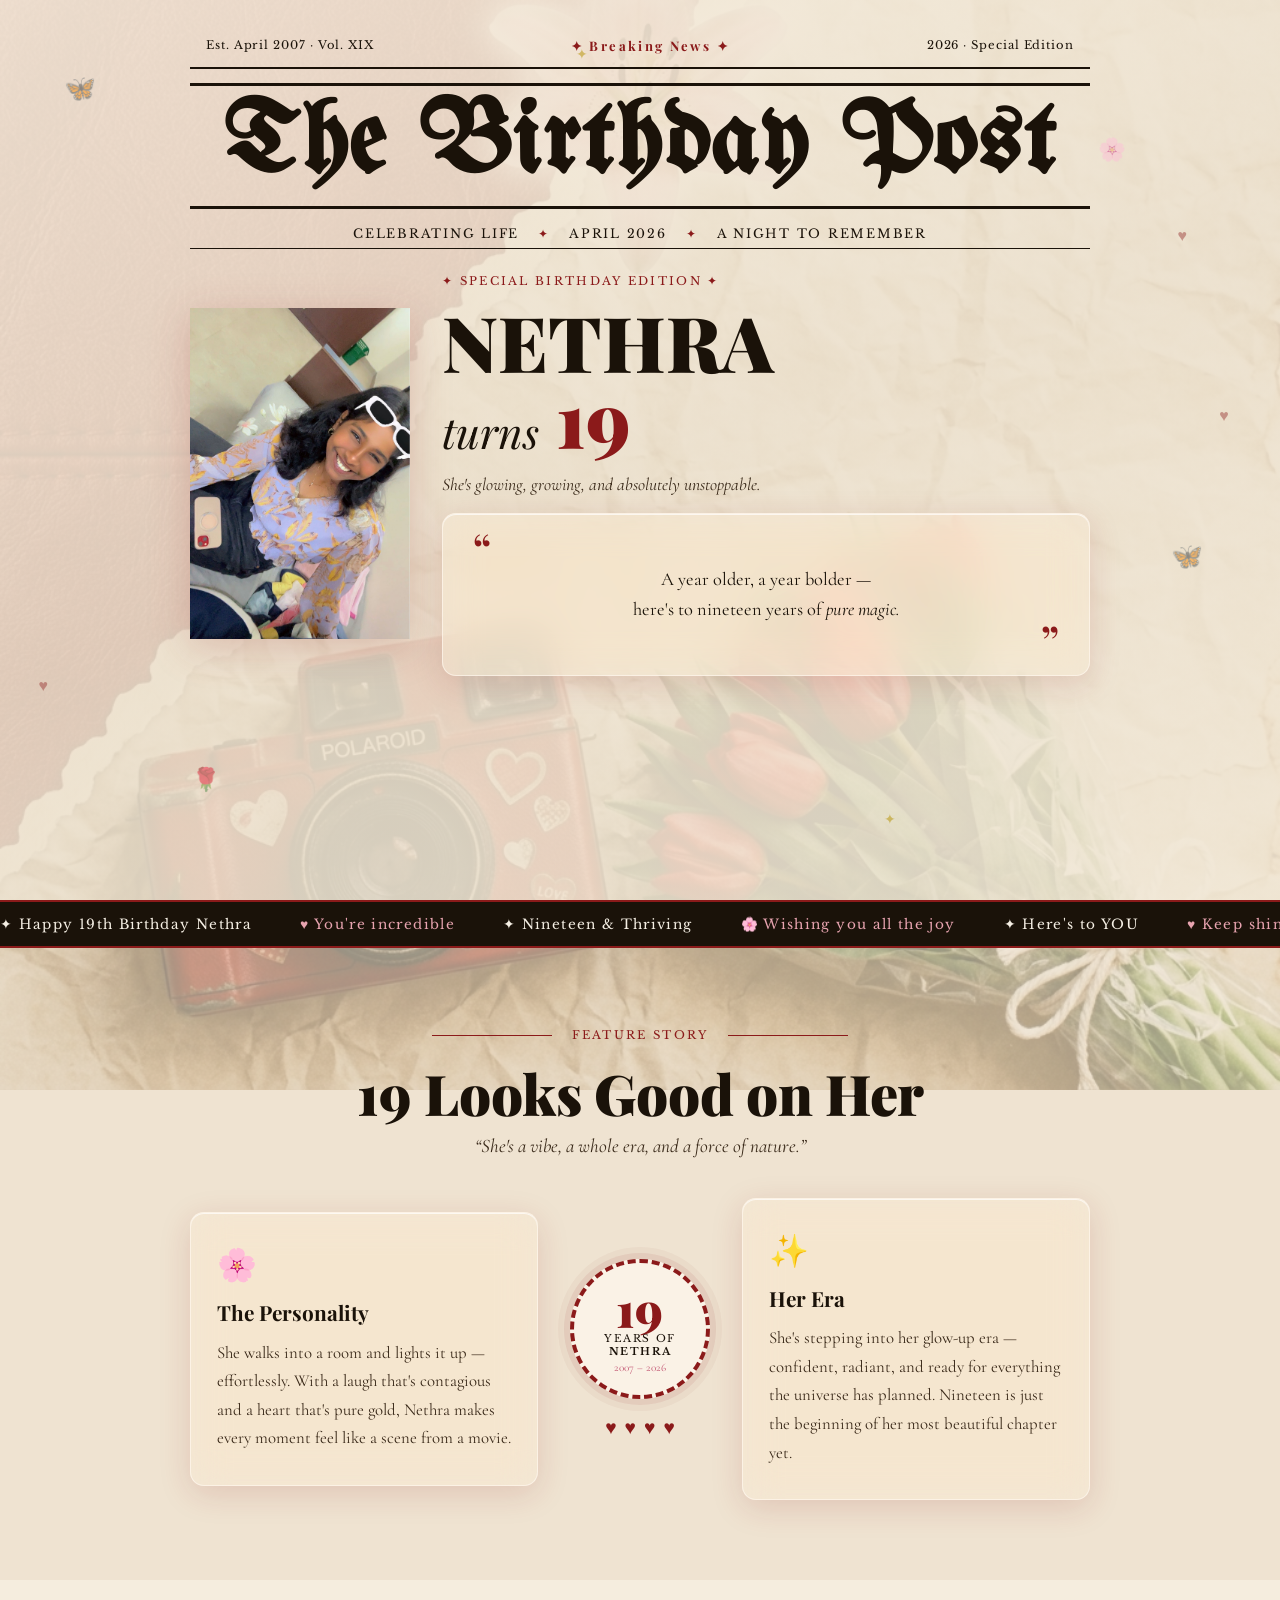
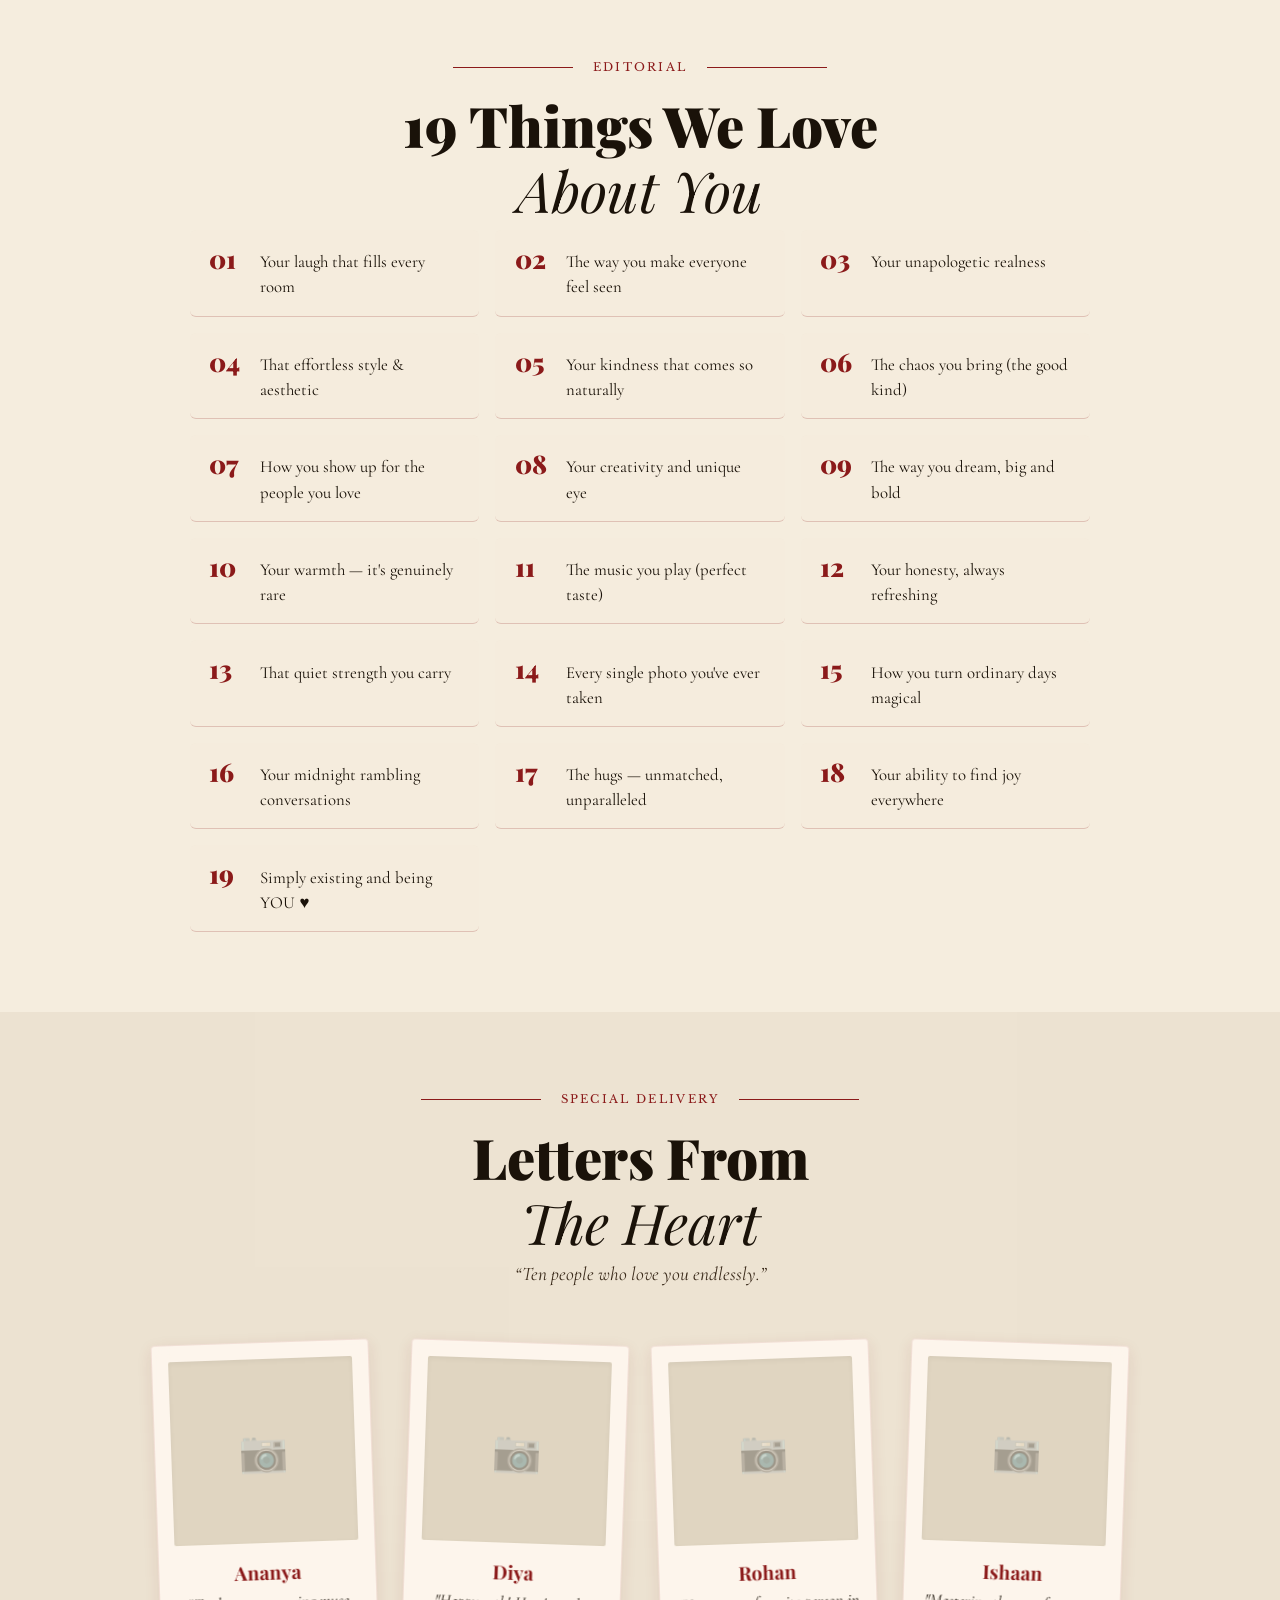
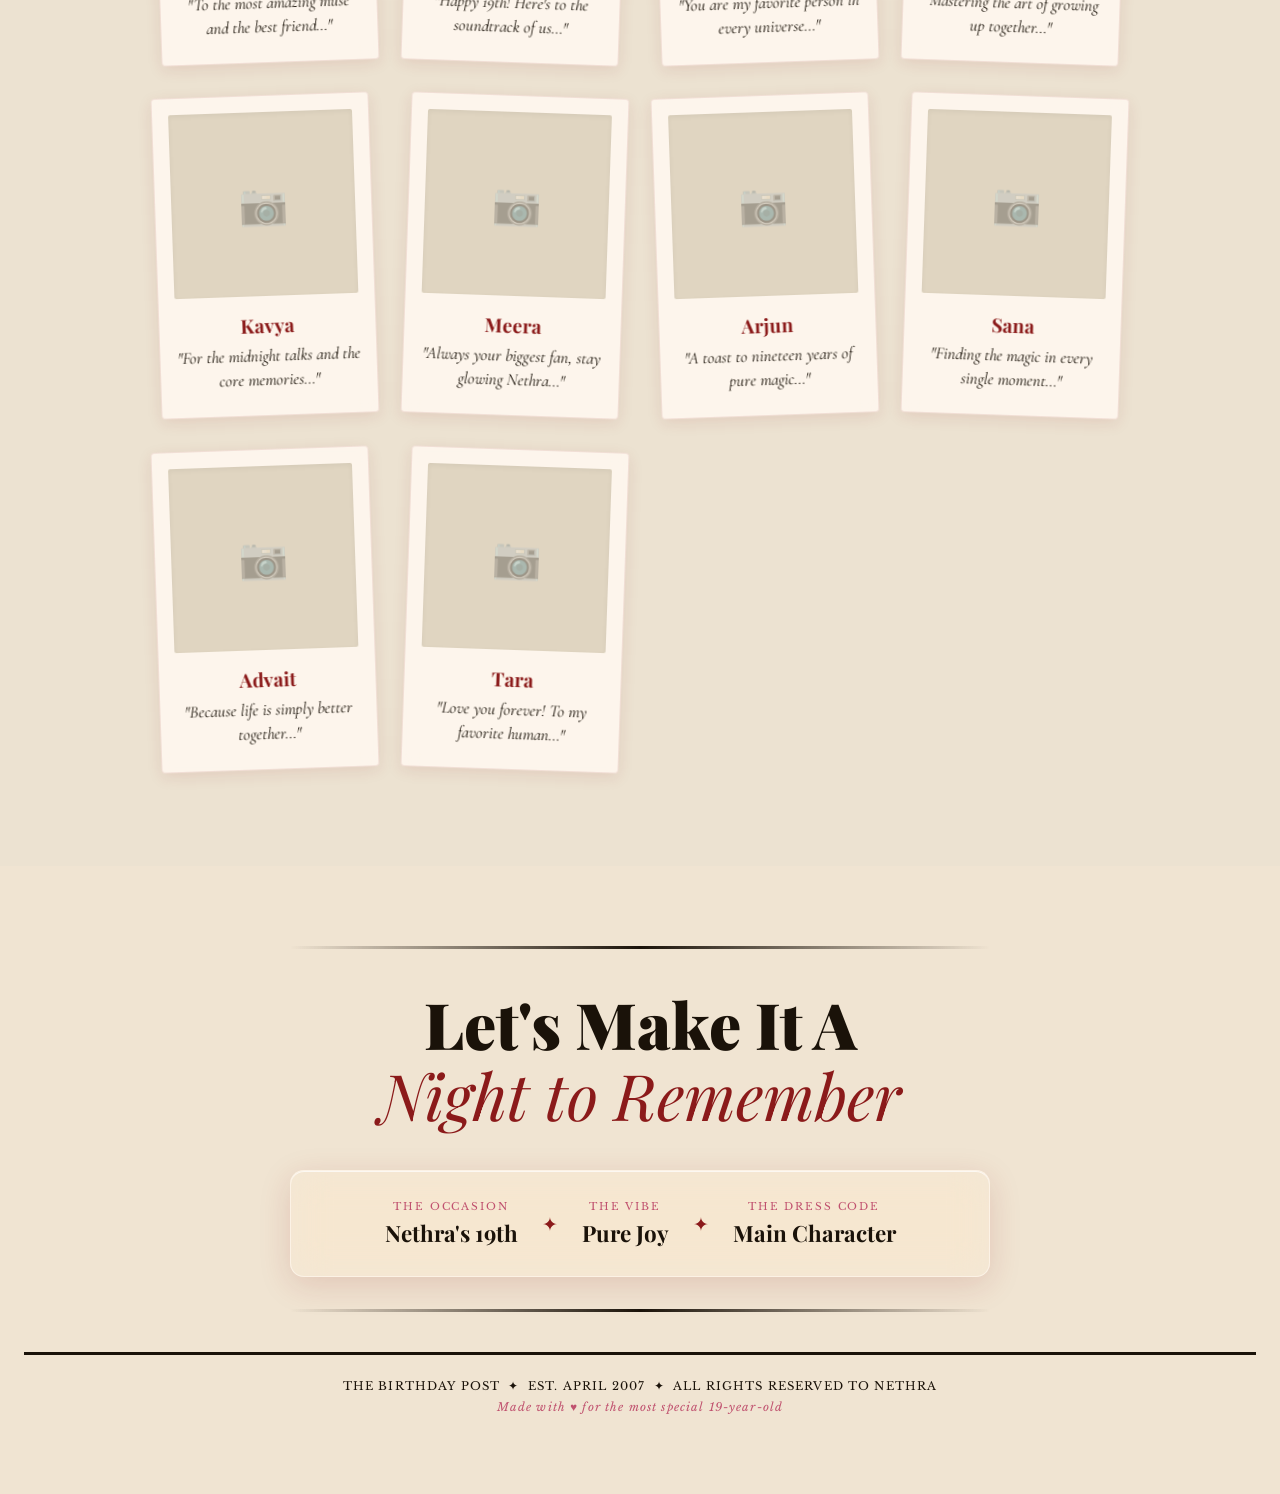
==== commit e9c40d78: "Add files via upload updated html file" ====
--- a/index.html
+++ b/index.html
@@ -56,7 +56,7 @@
 
     <div class="main-headline-area">
       <div class="collage-img-left">
-        <img src="collage_elements.png" alt="Vintage roses and butterflies" class="collage-float" />
+        <img src="nethra.jpg" alt="Photo of Nethra" class="collage-float" />
       </div>
       <div class="headline-content">
         <p class="edition-label">✦ SPECIAL BIRTHDAY EDITION ✦</p>
@@ -166,71 +166,71 @@
       <a href="friend1.html" class="friend-letter-card">
         <div class="friend-photo-placeholder"><span class="photo-icon">📷</span></div>
         <div class="friend-letter-info">
-          <h3 class="friend-name">Friend 1</h3>
-          <p class="friend-snippet">"To the most amazing..."</p>
+          <h3 class="friend-name">Ananya</h3>
+          <p class="friend-snippet">"To the most amazing muse and the best friend..."</p>
         </div>
       </a>
       <a href="friend2.html" class="friend-letter-card">
         <div class="friend-photo-placeholder"><span class="photo-icon">📷</span></div>
         <div class="friend-letter-info">
-          <h3 class="friend-name">Friend 2</h3>
-          <p class="friend-snippet">"Happy 19th! I hope..."</p>
+          <h3 class="friend-name">Diya</h3>
+          <p class="friend-snippet">"Happy 19th! Here's to the soundtrack of us..."</p>
         </div>
       </a>
       <a href="friend3.html" class="friend-letter-card">
         <div class="friend-photo-placeholder"><span class="photo-icon">📷</span></div>
         <div class="friend-letter-info">
-          <h3 class="friend-name">Friend 3</h3>
-          <p class="friend-snippet">"You are my favorite..."</p>
+          <h3 class="friend-name">Rohan</h3>
+          <p class="friend-snippet">"You are my favorite person in every universe..."</p>
         </div>
       </a>
       <a href="friend4.html" class="friend-letter-card">
         <div class="friend-photo-placeholder"><span class="photo-icon">📷</span></div>
         <div class="friend-letter-info">
-          <h3 class="friend-name">Friend 4</h3>
-          <p class="friend-snippet">"Here's to another year..."</p>
+          <h3 class="friend-name">Ishaan</h3>
+          <p class="friend-snippet">"Mastering the art of growing up together..."</p>
         </div>
       </a>
       <a href="friend5.html" class="friend-letter-card">
         <div class="friend-photo-placeholder"><span class="photo-icon">📷</span></div>
         <div class="friend-letter-info">
-          <h3 class="friend-name">Friend 5</h3>
-          <p class="friend-snippet">"I'll never forget..."</p>
+          <h3 class="friend-name">Kavya</h3>
+          <p class="friend-snippet">"For the midnight talks and the core memories..."</p>
         </div>
       </a>
       <a href="friend6.html" class="friend-letter-card">
         <div class="friend-photo-placeholder"><span class="photo-icon">📷</span></div>
         <div class="friend-letter-info">
-          <h3 class="friend-name">Friend 6</h3>
-          <p class="friend-snippet">"Stay glowing, Nethra..."</p>
+          <h3 class="friend-name">Meera</h3>
+          <p class="friend-snippet">"Always your biggest fan, stay glowing Nethra..."</p>
         </div>
       </a>
       <a href="friend7.html" class="friend-letter-card">
         <div class="friend-photo-placeholder"><span class="photo-icon">📷</span></div>
         <div class="friend-letter-info">
-          <h3 class="friend-name">Friend 7</h3>
-          <p class="friend-snippet">"So proud of the woman..."</p>
+          <h3 class="friend-name">Arjun</h3>
+          <p class="friend-snippet">"A toast to nineteen years of pure magic..."</p>
         </div>
       </a>
       <a href="friend8.html" class="friend-letter-card">
         <div class="friend-photo-placeholder"><span class="photo-icon">📷</span></div>
         <div class="friend-letter-info">
-          <h3 class="friend-name">Friend 8</h3>
-          <p class="friend-snippet">"Wishing you the best..."</p>
+          <h3 class="friend-name">Sana</h3>
+          <p class="friend-snippet">"Finding the magic in every single moment..."</p>
         </div>
       </a>
       <a href="friend9.html" class="friend-letter-card">
         <div class="friend-photo-placeholder"><span class="photo-icon">📷</span></div>
         <div class="friend-letter-info">
-          <h3 class="friend-name">Friend 9</h3>
-          <p class="friend-snippet">"Let's celebrate you..."</p>
+          <h3 class="friend-name">Advait</h3>
+          <p class="friend-snippet">"Because life is simply better together..."</p>
         </div>
       </a>
       <a href="friend10.html" class="friend-letter-card">
         <div class="friend-photo-placeholder"><span class="photo-icon">📷</span></div>
         <div class="friend-letter-info">
-          <h3 class="friend-name">Friend 10</h3>
-          <p class="friend-snippet">"Love you forever! ..."</p>
+          <h3 class="friend-name">Tara</h3>
+          <p class="friend-snippet">"Love you forever! To my favorite human..."</p>
         </div>
       </a>
     </div>
@@ -242,7 +242,7 @@
   <section class="section finale-section" id="finale">
     <div class="finale-divider"></div>
     <div class="finale-content">
-      <p class="finale-tag">THE BIRTHDAY TIMES · SPECIAL REPORT</p>
+
       <h2 class="finale-headline">Let's Make It A<br/><span class="italic-script">Night to Remember</span></h2>
       <div class="finale-details-glass" id="finale-glass">
         <div class="detail-col">
@@ -260,7 +260,7 @@
           <p class="detail-value">Main Character</p>
         </div>
       </div>
-      <p class="finale-bottom-text">Bring your enthusiasm &amp; festive spirit.</p>
+
 
     </div>
     <div class="finale-divider"></div>
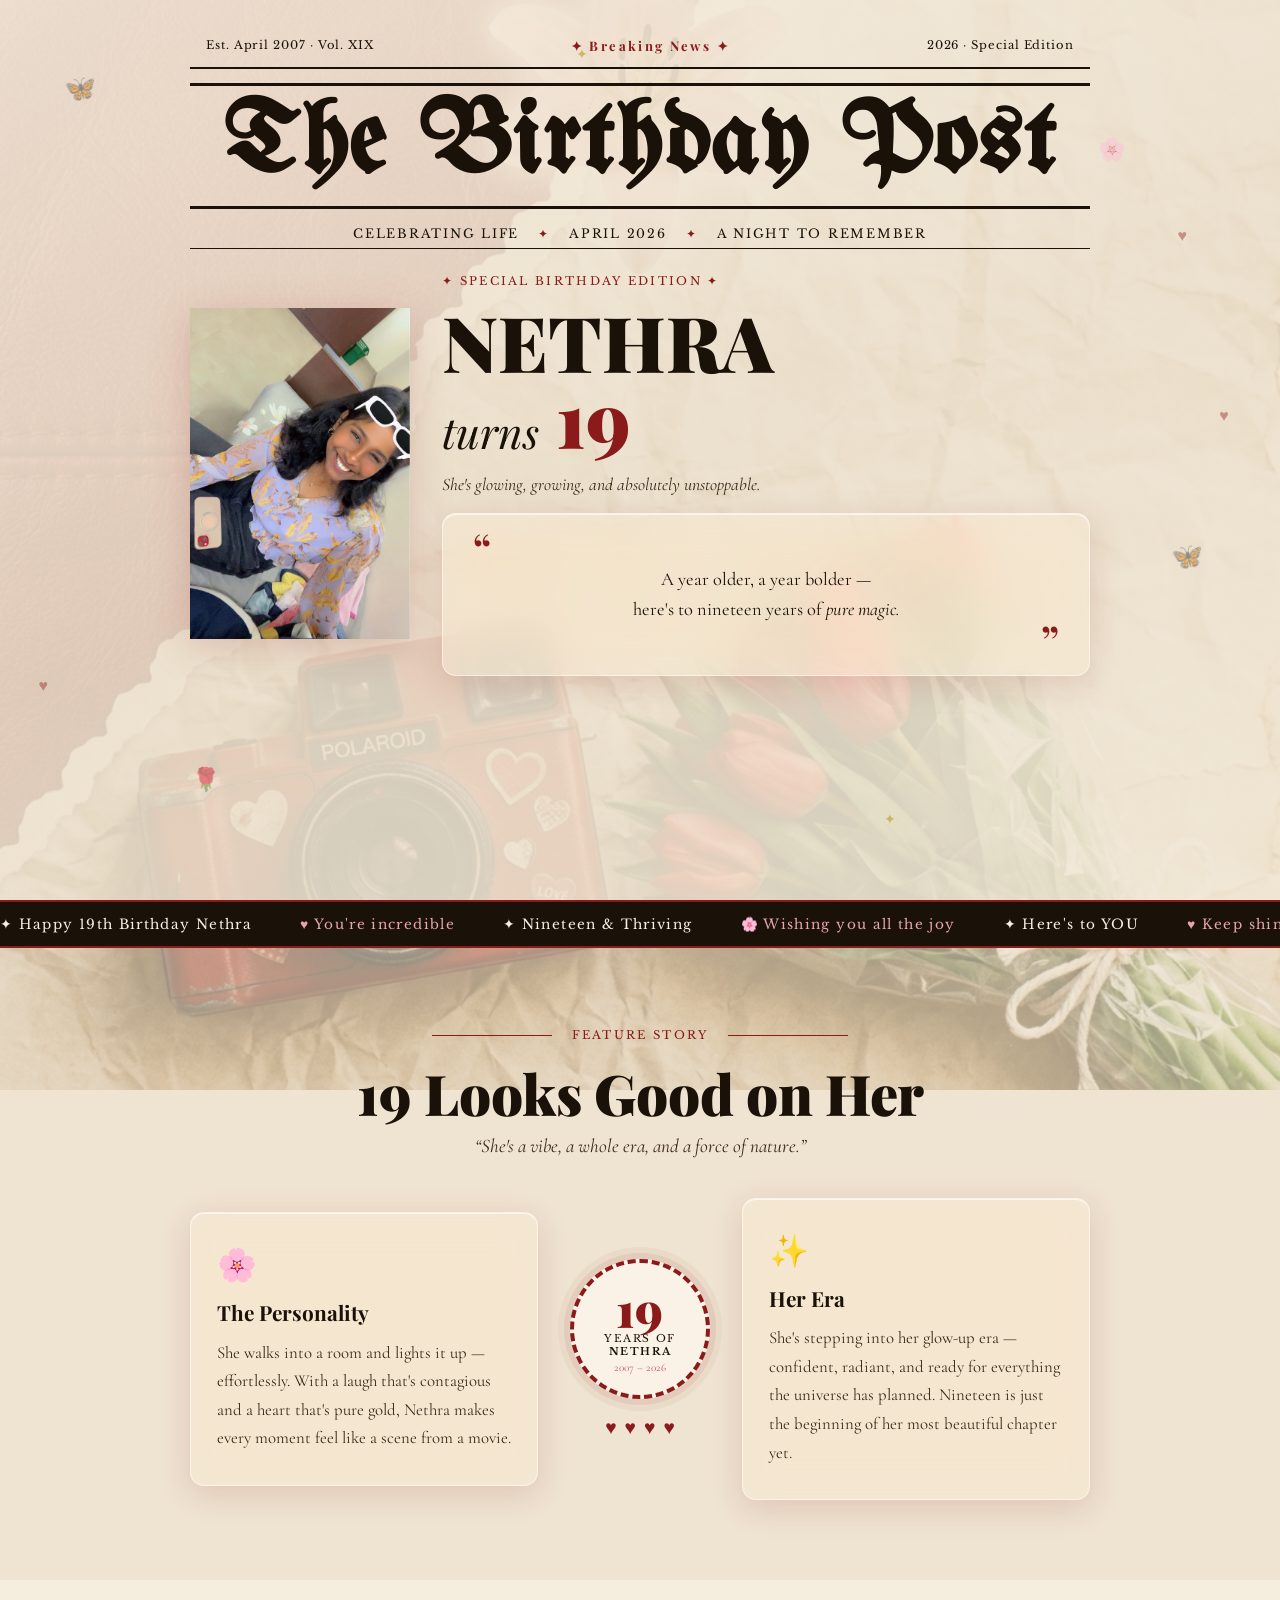
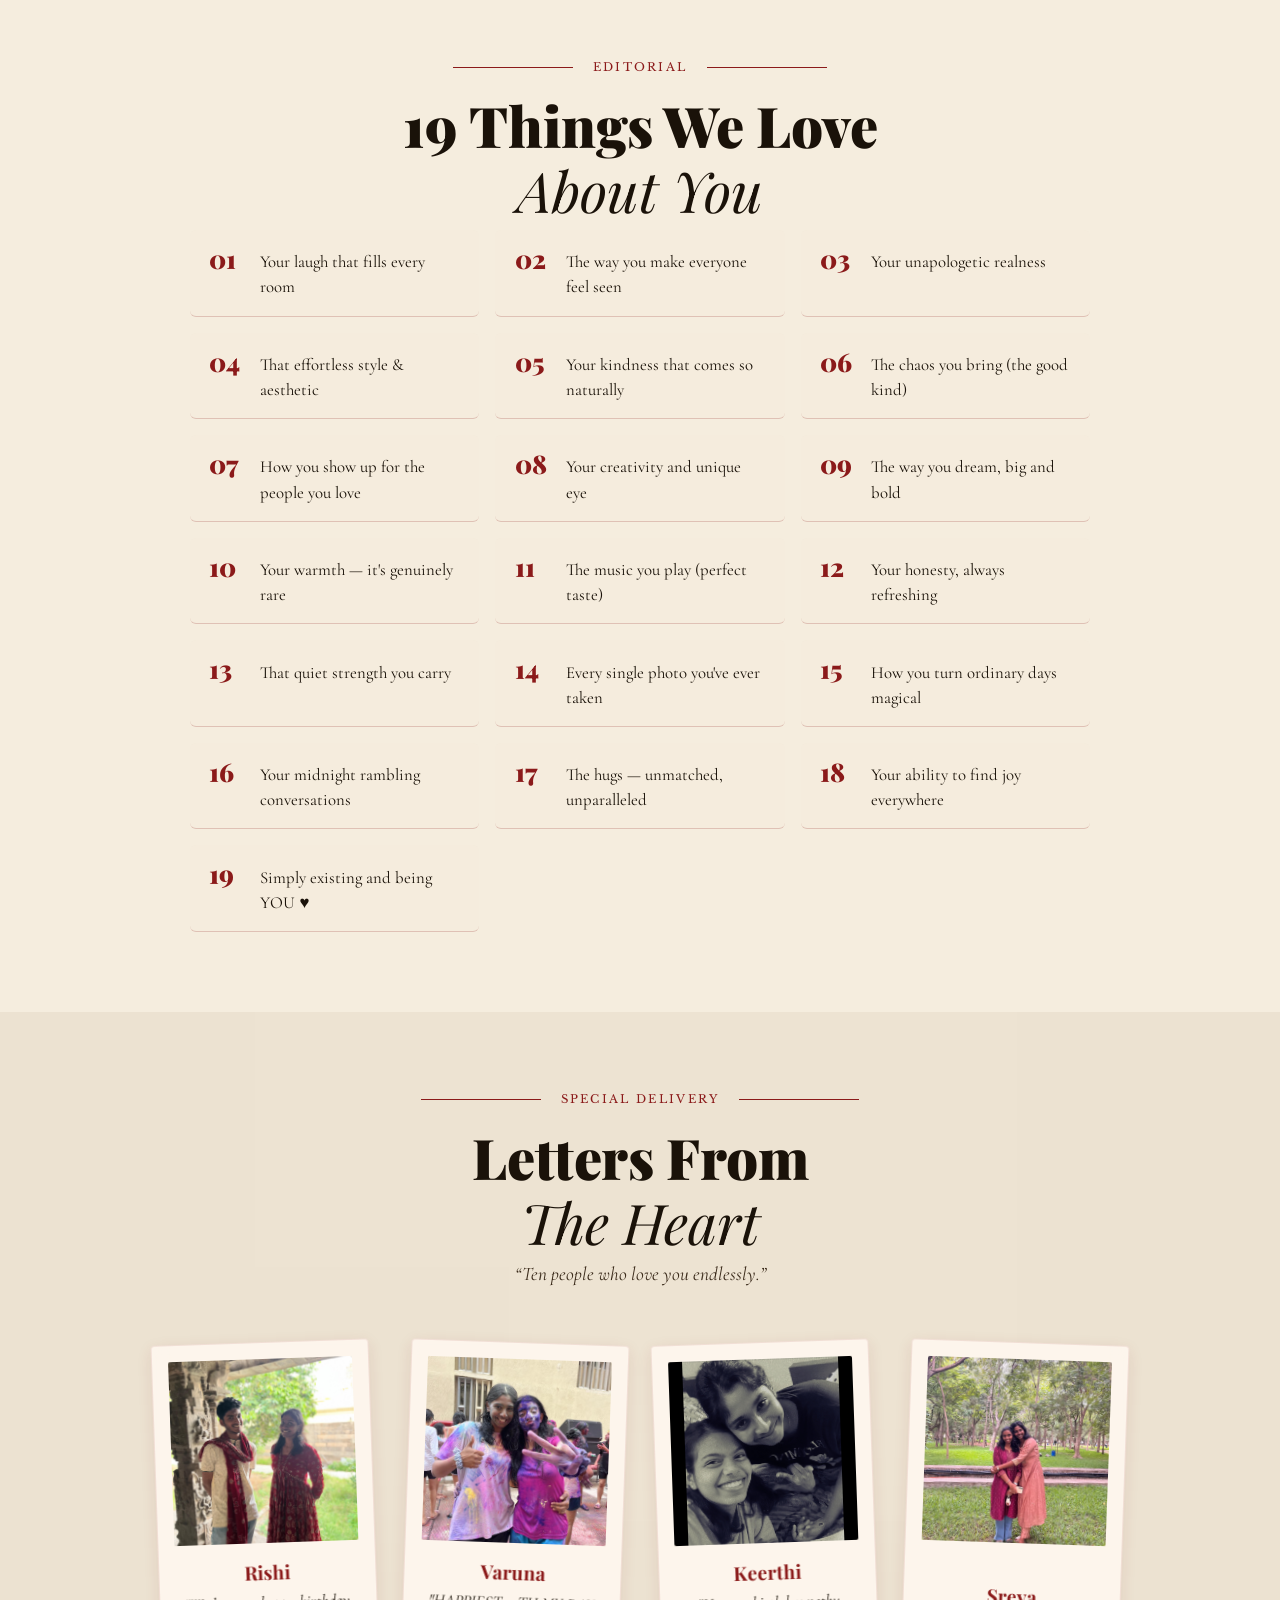
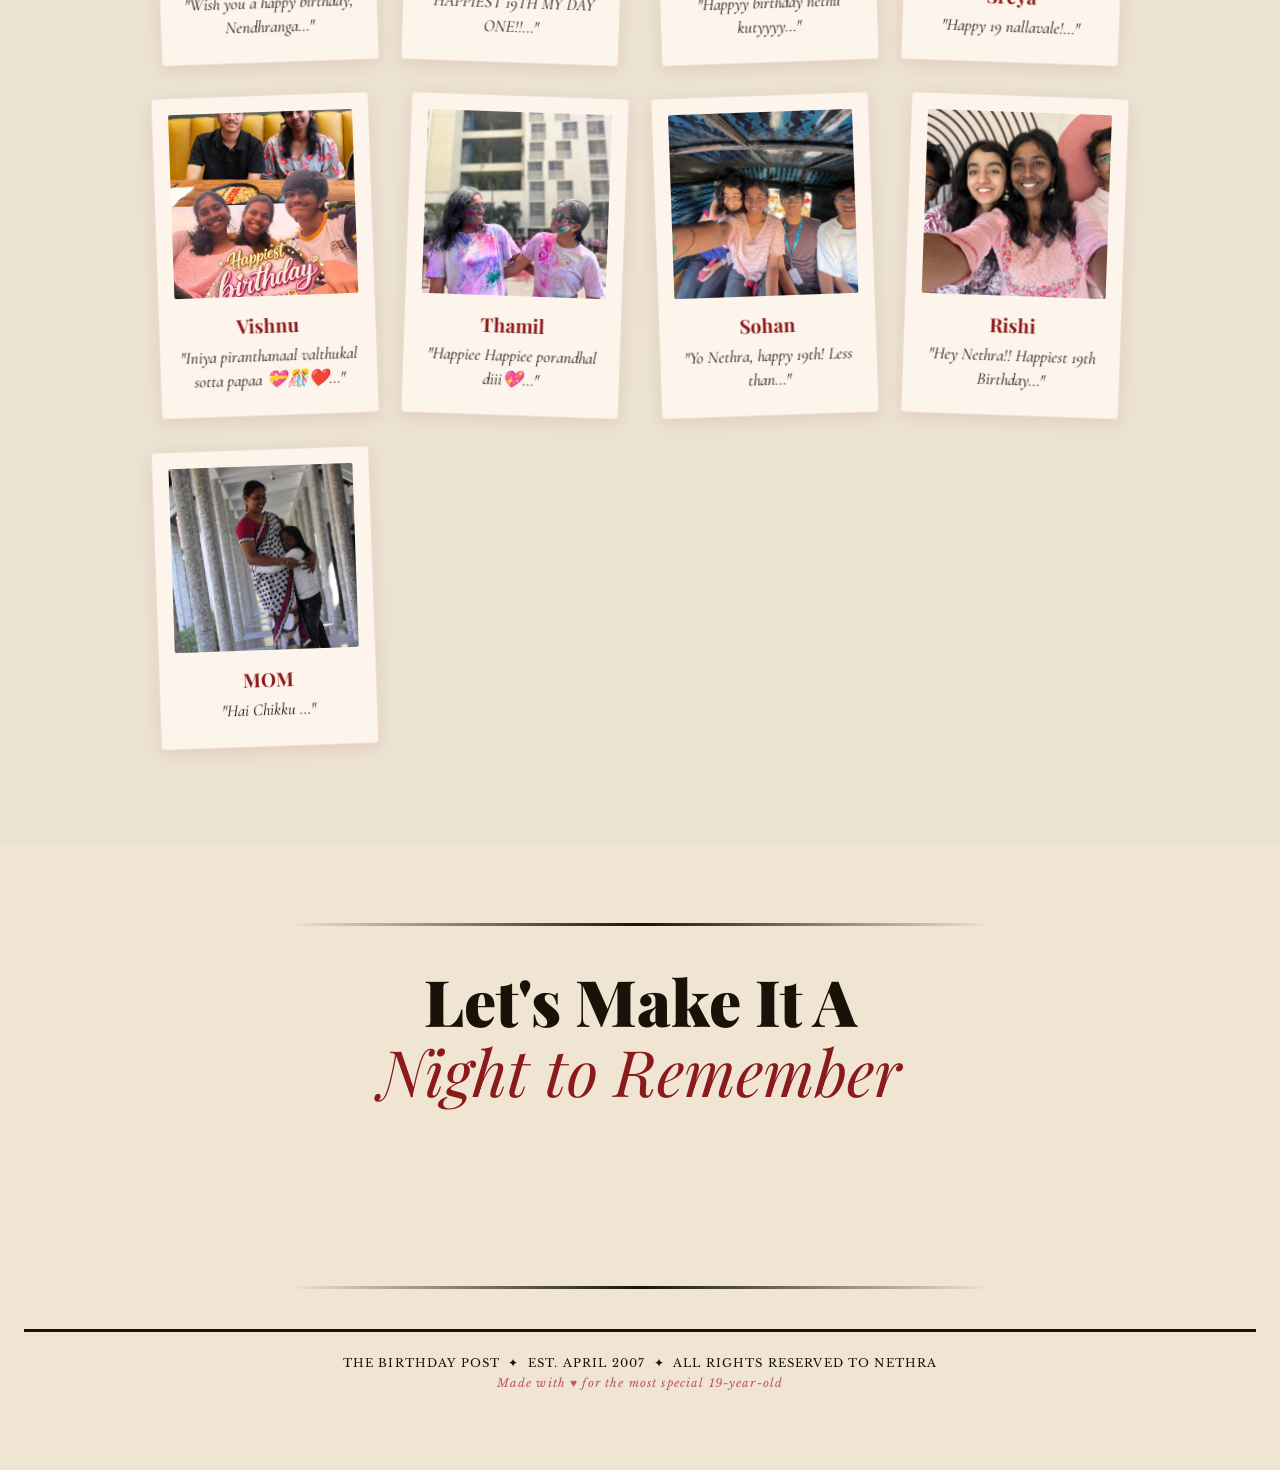
==== commit aa352f8e: "Update birthday letters and photos for Nethra's 19th celebration" ====
--- a/index.html
+++ b/index.html
@@ -164,73 +164,66 @@
     <div class="letters-grid">
       <!-- 10 Hyperlinks -->
       <a href="friend1.html" class="friend-letter-card">
-        <div class="friend-photo-placeholder"><span class="photo-icon">📷</span></div>
-        <div class="friend-letter-info">
-          <h3 class="friend-name">Ananya</h3>
-          <p class="friend-snippet">"To the most amazing muse and the best friend..."</p>
+        <div class="friend-photo-placeholder"><img src="friend1.jpeg" alt="Friend 1 photo" /></div>
+        <div class="friend-letter-info">
+          <h3 class="friend-name">Rishi</h3>
+          <p class="friend-snippet">"Wish you a happy birthday, Nendhranga..."</p>
         </div>
       </a>
       <a href="friend2.html" class="friend-letter-card">
-        <div class="friend-photo-placeholder"><span class="photo-icon">📷</span></div>
-        <div class="friend-letter-info">
-          <h3 class="friend-name">Diya</h3>
-          <p class="friend-snippet">"Happy 19th! Here's to the soundtrack of us..."</p>
+        <div class="friend-photo-placeholder"><img src="friend2.jpeg" alt="Friend 2 photo" /></div>
+        <div class="friend-letter-info">
+          <h3 class="friend-name">Varuna</h3>
+          <p class="friend-snippet">"HAPPIEST 19TH MY DAY ONE!!..."</p>
         </div>
       </a>
       <a href="friend3.html" class="friend-letter-card">
-        <div class="friend-photo-placeholder"><span class="photo-icon">📷</span></div>
-        <div class="friend-letter-info">
-          <h3 class="friend-name">Rohan</h3>
-          <p class="friend-snippet">"You are my favorite person in every universe..."</p>
+        <div class="friend-photo-placeholder"><img src="friend3.jpeg" alt="Friend 3 photo" /></div>
+        <div class="friend-letter-info">
+          <h3 class="friend-name">Keerthi</h3>
+          <p class="friend-snippet">"Happyy birthday nethu kutyyyy..."</p>
         </div>
       </a>
       <a href="friend4.html" class="friend-letter-card">
-        <div class="friend-photo-placeholder"><span class="photo-icon">📷</span></div>
-        <div class="friend-letter-info">
-          <h3 class="friend-name">Ishaan</h3>
-          <p class="friend-snippet">"Mastering the art of growing up together..."</p>
+        <div class="friend-photo-placeholder"><img src="friend4.jpeg" alt="Friend 4 photo" /></div>
+        <div class="friend-letter-info">
+          <h3 class="friend-name">Sreya</h3>
+          <p class="friend-snippet">"Happy 19 nallavale!..."</p>
         </div>
       </a>
       <a href="friend5.html" class="friend-letter-card">
-        <div class="friend-photo-placeholder"><span class="photo-icon">📷</span></div>
-        <div class="friend-letter-info">
-          <h3 class="friend-name">Kavya</h3>
-          <p class="friend-snippet">"For the midnight talks and the core memories..."</p>
+        <div class="friend-photo-placeholder"><img src="friend5.jpeg" alt="Friend 5 photo" /></div>
+        <div class="friend-letter-info">
+          <h3 class="friend-name">Vishnu</h3>
+          <p class="friend-snippet">"Iniya piranthanaal valthukal sotta papaa 💝🎊❤️..."</p>
         </div>
       </a>
       <a href="friend6.html" class="friend-letter-card">
-        <div class="friend-photo-placeholder"><span class="photo-icon">📷</span></div>
-        <div class="friend-letter-info">
-          <h3 class="friend-name">Meera</h3>
-          <p class="friend-snippet">"Always your biggest fan, stay glowing Nethra..."</p>
+        <div class="friend-photo-placeholder"><img src="friend6.jpeg" alt="Friend 6 photo" /></div>
+        <div class="friend-letter-info">
+          <h3 class="friend-name">Thamil</h3>
+          <p class="friend-snippet">"Happiee Happiee porandhal diii💖..."</p>
         </div>
       </a>
       <a href="friend7.html" class="friend-letter-card">
-        <div class="friend-photo-placeholder"><span class="photo-icon">📷</span></div>
-        <div class="friend-letter-info">
-          <h3 class="friend-name">Arjun</h3>
-          <p class="friend-snippet">"A toast to nineteen years of pure magic..."</p>
+        <div class="friend-photo-placeholder"><img src="friend7.jpeg" alt="Friend 7 photo" /></div>
+        <div class="friend-letter-info">
+          <h3 class="friend-name">Sohan</h3>
+          <p class="friend-snippet">"Yo Nethra, happy 19th! Less than..."</p>
         </div>
       </a>
       <a href="friend8.html" class="friend-letter-card">
-        <div class="friend-photo-placeholder"><span class="photo-icon">📷</span></div>
-        <div class="friend-letter-info">
-          <h3 class="friend-name">Sana</h3>
-          <p class="friend-snippet">"Finding the magic in every single moment..."</p>
+        <div class="friend-photo-placeholder"><img src="friend8.jpeg" alt="Friend 8 photo" /></div>
+        <div class="friend-letter-info">
+          <h3 class="friend-name">Rishi</h3>
+          <p class="friend-snippet">"Hey Nethra!! Happiest 19th Birthday..."</p>
         </div>
       </a>
       <a href="friend9.html" class="friend-letter-card">
-        <div class="friend-photo-placeholder"><span class="photo-icon">📷</span></div>
-        <div class="friend-letter-info">
-          <h3 class="friend-name">Advait</h3>
-          <p class="friend-snippet">"Because life is simply better together..."</p>
-        </div>
-      </a>
-      <a href="friend10.html" class="friend-letter-card">
-        <div class="friend-photo-placeholder"><span class="photo-icon">📷</span></div>
-        <div class="friend-letter-info">
-          <h3 class="friend-name">Tara</h3>
-          <p class="friend-snippet">"Love you forever! To my favorite human..."</p>
+        <div class="friend-photo-placeholder"><img src="friend9.jpeg" alt="Friend 9 photo" /></div>
+        <div class="friend-letter-info">
+          <h3 class="friend-name">MOM</h3>
+          <p class="friend-snippet">"Hai Chikku ..."</p>
         </div>
       </a>
     </div>
